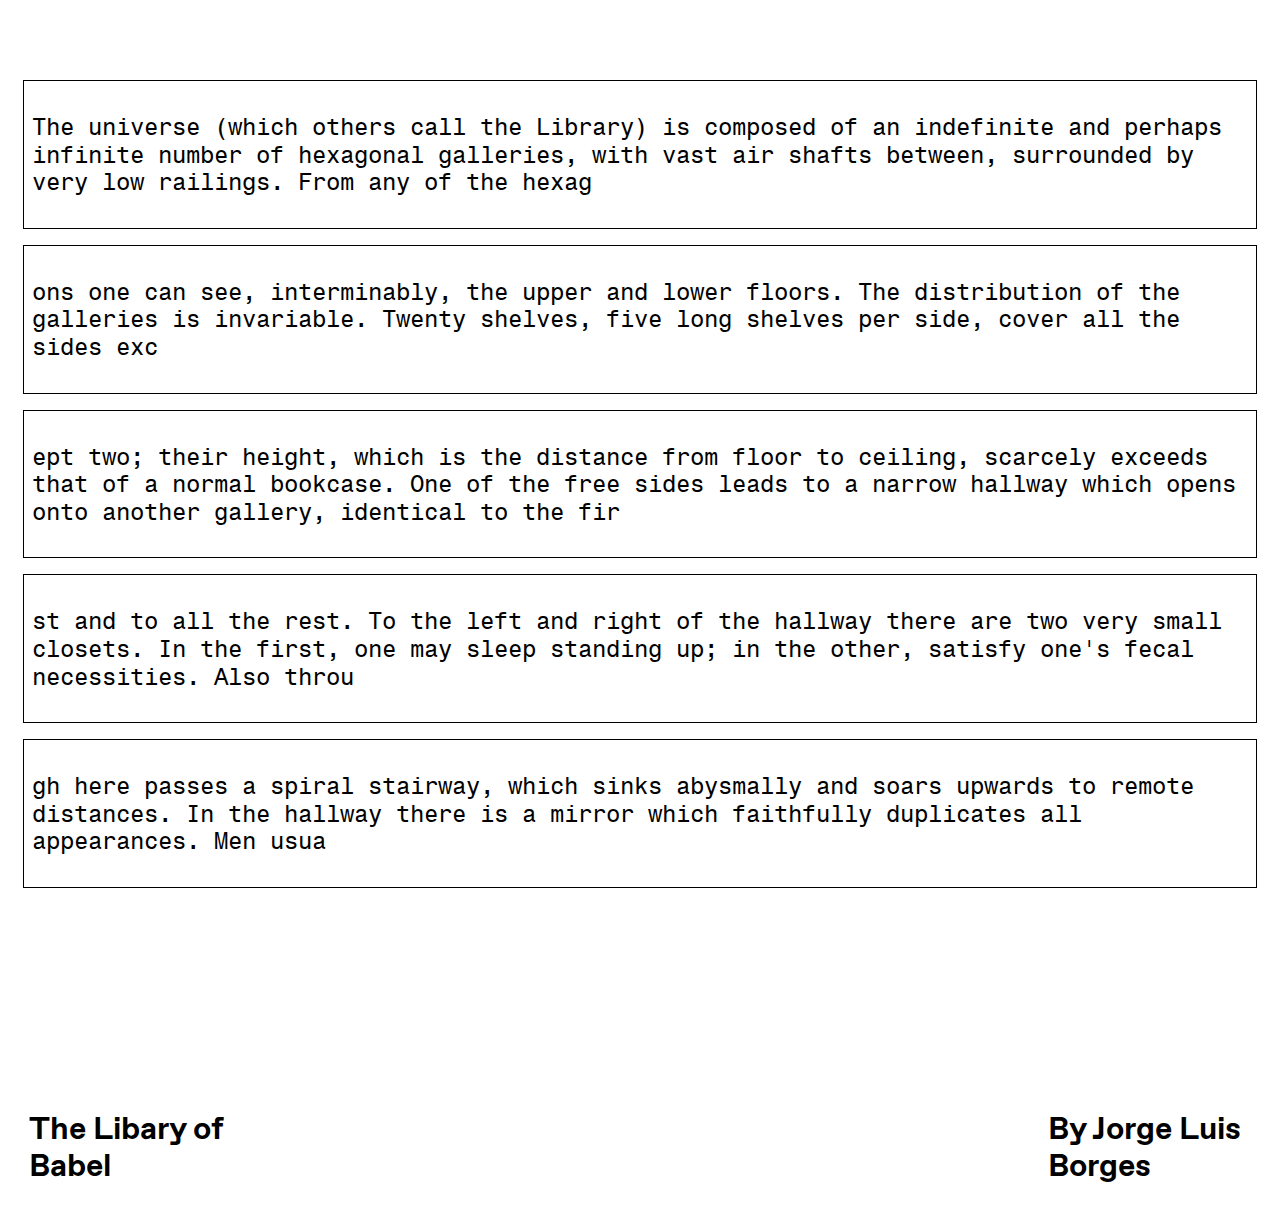
==== index.html @ 60315643 "draft" ====
<!DOCTYPE html>
<html>
<head>
	<title>The Libary of Babel</title>
	<link rel="stylesheet" type="text/css" href="style.css">
	<link rel="stylesheet" type="text/css" href="normalize.css">
</head>
<body>
	<div class="container">
		 <a href=""><div class="box"><p> The universe (which others call the Library) is composed of an indefinite and perhaps infinite number of hexagonal galleries, with vast air shafts between, surrounded by very low railings. From any of the hexag</p> </div></a>

         <a href=""><div class="box"> <p>ons one can see, interminably, the upper and lower floors. The distribution of the galleries is invariable. Twenty shelves, five long shelves per side, cover all the sides exc </p> </div> </a>
         
         <a href=""><div class="box"><p>ept two; their height, which is the distance from floor to ceiling, scarcely exceeds that of a normal bookcase. One of the free sides leads to a narrow hallway which opens onto another gallery, identical to the fir </p> </div></a>
         
         <a href=""><div class="box"><p>st and to all the rest. To the left and right of the hallway there are two very small closets. In the first, one may sleep standing up; in the other, satisfy one's fecal necessities. Also throu </p> </div></a>
       
         <a href=""><div class="box"><p>gh here passes a spiral stairway, which sinks abysmally and soars upwards to remote distances. In the hallway there is a mirror which faithfully duplicates all appearances. Men usua </p> </div></a>
	</div>

<div class="footer">
	<div><p>The Libary of Babel</p></div>
	<div> <p>By Jorge Luis Borges</p></div>
</div>
</body>
</html>
---- style.css ----
@font-face {
  font-family: "Monospace 821";
  src: url("Bitstream - Monospac821 BT Roman.woff") format("woff");
}

@font-face {
  font-family: "Favorit";
  src: url("ABCFavorit-Bold-Trial.woff") format("woff");
}



.box{
	width: 95%;
	border: solid 1px black;
	margin: auto;
	margin-top: 1rem;
	font-family: "Monospace 821";
	color: black;
	font-size: 1.5rem;
    padding: .5rem;

}

.box:hover{
 background-color: red;
}

.box2{
	width: 95%;
	border: solid 1px black;
	margin: auto;
	margin-top: 1rem;
	font-family: "Monospace 821";
	color: black;
	font-size: 1.5rem;
    padding: .5rem;

}

.box2:hover{
 background-color: yellow;
}

.box3{
	width: 95%;
	border: solid 1px black;
	margin: auto;
	margin-top: 1rem;
	font-family: "Monospace 821";
	color: black;
	font-size: 1.5rem;
    padding: .5rem;
}

.box3:hover{
	background-color: #39FF14;
}

.box4{
	width: 95%;
	border: solid 1px black;
	margin: auto;
	margin-top: 1rem;
	font-family: "Monospace 821";
	color: black;
	font-size: 1.5rem;
    padding: .5rem;
}

.box4:hover{
	background-color: #bc13fe;
}

.box5{
	width: 95%;
	border: solid 1px black;
	margin: auto;
	margin-top: 1rem;
	font-family: "Monospace 821";
	color: black;
	font-size: 1.5rem;
    padding: .5rem;
}

.box5:hover{
	background-color: #011ffd;
}

.box6{
	width: 95%;
	border: solid 1px black;
	margin: auto;
	margin-top: 1rem;
	font-family: "Monospace 821";
	color: black;
	font-size: 1.5rem;
    padding: .5rem;
}

.box6:hover{
	background-color: #13ca91;
}

.box7{
	width: 95%;
	border: solid 1px black;
	margin: auto;
	margin-top: 1rem;
	font-family: "Monospace 821";
	color: black;
	font-size: 1.5rem;
    padding: .5rem;
}

.box7:hover{
	background-color: #f000ff;
}

.box8{
	width: 95%;
	border: solid 1px black;
	margin: auto;
	margin-top: 1rem;
	font-family: "Monospace 821";
	color: black;
	font-size: 1.5rem;
    padding: .5rem;
}

.box8:hover{
	background-color: #FF5F1F;
}


a{
	text-decoration: none;
}



.container{
	margin-top: 5rem;

}


.footer{
	font-family: "Favorit";
	display: flex;
	flex-direction: row;
	margin-top: 12rem;
	font-size: 2rem;
	margin-left: 2.3%;
	column-gap: 64%;
}

.footer2{
	font-family: "Favorit";
	display: flex;
	flex-direction: row;
	margin-top: 3.5rem;
	font-size: 2rem;
	margin-left: 2.3%;
	column-gap: 64%;
}



@media only screen and (max-width: 1200px) {
.footer{
	font-family: "Favorit";
	display: flex;
	flex-direction: row;
	margin-top: 3rem;
	font-size: 2rem;
	margin-left: 3%;
	column-gap: 46%;
}

body{
	background-origin: yellow;
}

.footer2{
	font-family: "Favorit";
	display: flex;
	flex-direction: row;
	margin-top: 1rem;
	font-size: 2rem;
	margin-left: 3%%;
	column-gap: 46%;
}

.container{
	margin-top: 6rem;
}

}

@media only screen and (max-width: 755px) {

.footer{
    column-gap: 15%
}

.footer2{
	font-family: "Favorit";
	display: flex;
	flex-direction: row;
	margin-top: 1rem;
	font-size: 2rem;
	margin-left: 3%%;
	column-gap: 15%;
}

body{
	background-color: yellow;
}


}

@media only screen and (max-width: 376px) {
body{
	background-color: red;
	}
}
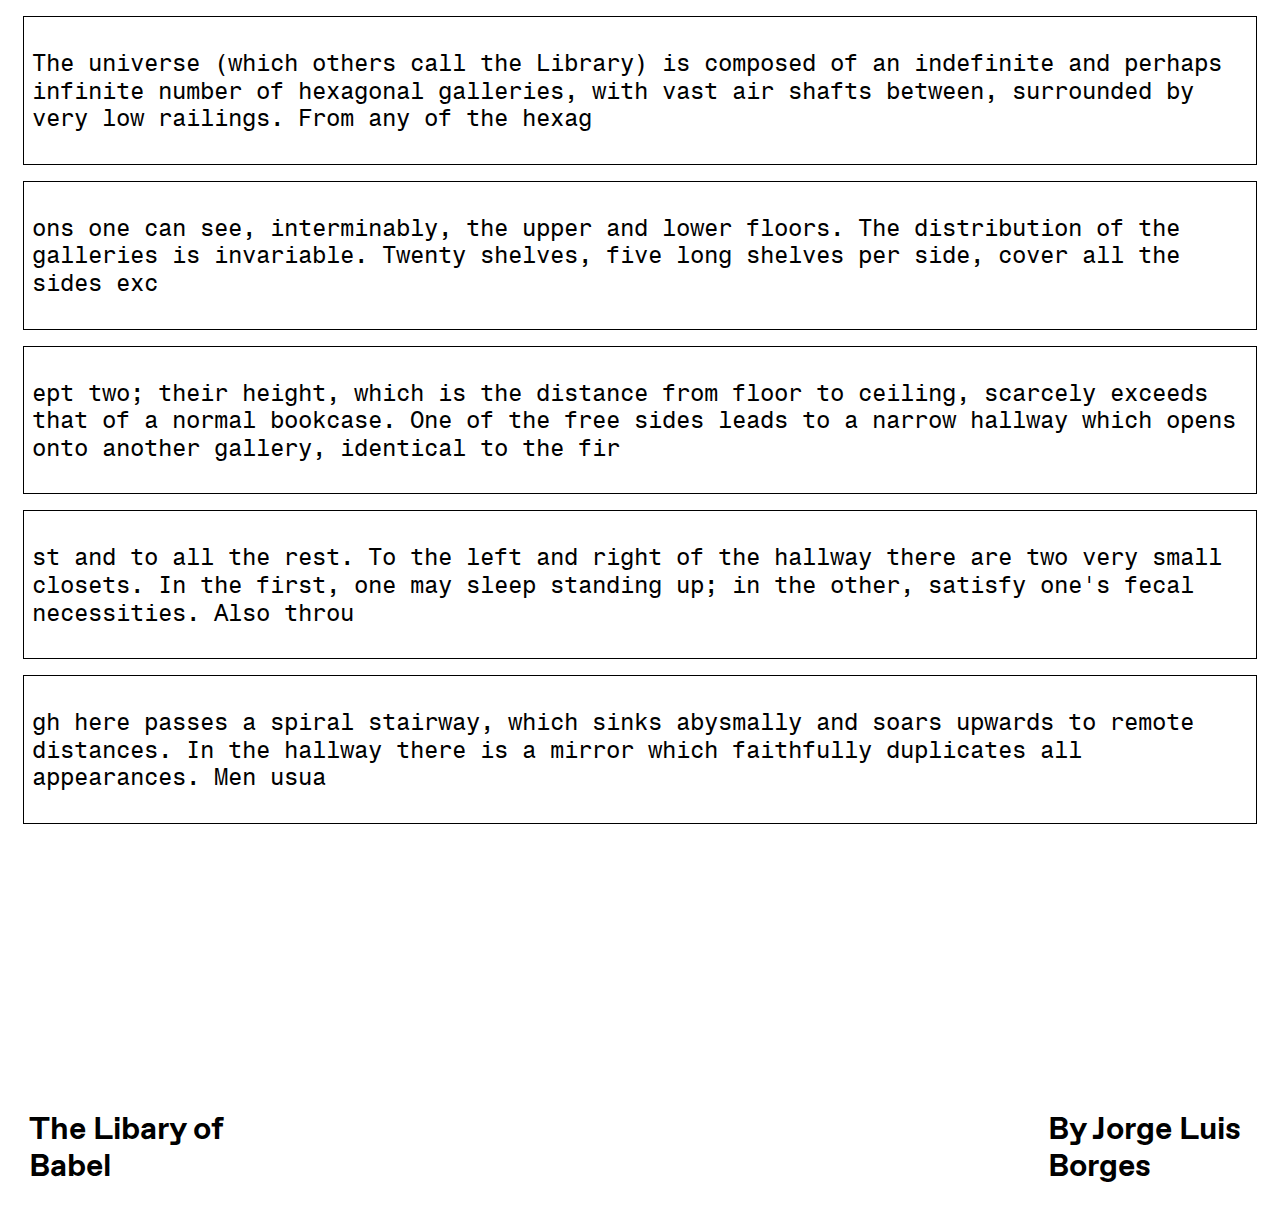
==== commit 792be0cc: "draft2" ====
--- a/index.html
+++ b/index.html
@@ -2,25 +2,28 @@
 <html>
 <head>
 	<title>The Libary of Babel</title>
+	<link rel="stylesheet" type="text/css" href="normalize.css">
 	<link rel="stylesheet" type="text/css" href="style.css">
-	<link rel="stylesheet" type="text/css" href="normalize.css">
+	<meta name="viewport" content="width=device-width, initial-scale=1">
 </head>
-<body>
-	<div class="container">
-		 <a href=""><div class="box"><p> The universe (which others call the Library) is composed of an indefinite and perhaps infinite number of hexagonal galleries, with vast air shafts between, surrounded by very low railings. From any of the hexag</p> </div></a>
+<body class="body">
+	<div class="containerpg1">
+		 <a href="index4.html"><div class="box one pgone"><p> The universe (which others call the Library) is composed of an indefinite and perhaps infinite number of hexagonal galleries, with vast air shafts between, surrounded by very low railings. From any of the hexag</p> </div></a>
 
-         <a href=""><div class="box"> <p>ons one can see, interminably, the upper and lower floors. The distribution of the galleries is invariable. Twenty shelves, five long shelves per side, cover all the sides exc </p> </div> </a>
+         <a href="index8.html"><div class="box one pgone"> <p>ons one can see, interminably, the upper and lower floors. The distribution of the galleries is invariable. Twenty shelves, five long shelves per side, cover all the sides exc </p> </div> </a>
          
-         <a href=""><div class="box"><p>ept two; their height, which is the distance from floor to ceiling, scarcely exceeds that of a normal bookcase. One of the free sides leads to a narrow hallway which opens onto another gallery, identical to the fir </p> </div></a>
+         <a href="index2.html"><div class="box one pgone"><p>ept two; their height, which is the distance from floor to ceiling, scarcely exceeds that of a normal bookcase. One of the free sides leads to a narrow hallway which opens onto another gallery, identical to the fir </p> </div></a>
          
-         <a href=""><div class="box"><p>st and to all the rest. To the left and right of the hallway there are two very small closets. In the first, one may sleep standing up; in the other, satisfy one's fecal necessities. Also throu </p> </div></a>
+         <a href="index6.html"><div class="box one pgone"><p>st and to all the rest. To the left and right of the hallway there are two very small closets. In the first, one may sleep standing up; in the other, satisfy one's fecal necessities. Also throu </p> </div></a>
        
-         <a href=""><div class="box"><p>gh here passes a spiral stairway, which sinks abysmally and soars upwards to remote distances. In the hallway there is a mirror which faithfully duplicates all appearances. Men usua </p> </div></a>
-	</div>
+         <a href="index9.html"><div class="box one pgone"><p>gh here passes a spiral stairway, which sinks abysmally and soars upwards to remote distances. In the hallway there is a mirror which faithfully duplicates all appearances. Men usua </p> </div></a>
+	
 
-<div class="footer">
+<div class="footer1 footermargin">
 	<div><p>The Libary of Babel</p></div>
 	<div> <p>By Jorge Luis Borges</p></div>
 </div>
+</span>
+</div>
 </body>
 </html>--- a/style.css
+++ b/style.css
@@ -6,6 +6,10 @@
 @font-face {
   font-family: "Favorit";
   src: url("ABCFavorit-Bold-Trial.woff") format("woff");
+}
+
+body{
+	overflow-x: hidden;
 }
 
 
@@ -19,117 +23,502 @@
 	color: black;
 	font-size: 1.5rem;
     padding: .5rem;
-
-}
-
-.box:hover{
+}
+
+.pgone{
+	animation: pgone1 15s infinite;
+	position: relative;
+	animation-timing-function: linear;
+}
+
+@keyframes pgone1{
+	0%{
+		bottom: 65rem;
+	}
+
+    100%{
+    	bottom: -100rem;
+    }
+}
+
+
+.pgtwo1{
+	animation: pgtwo1 15s infinite;
+	position: relative;
+	animation-timing-function: linear;
+}
+
+@keyframes pgtwo1{
+	0%{
+		left: 100%;
+	}
+
+    100%{
+    	left: -100%
+    }
+}
+
+.pgtwo2{
+	animation: pgtwo2 13s infinite;
+	position: relative;
+	animation-timing-function: linear;
+}
+
+@keyframes pgtwo2{
+		0%{
+		right: 100%;
+	}
+
+    100%{
+    	right: -100%
+    }
+}
+
+.pgtwo3{
+	animation: pgtwo3 10s infinite;
+	position: relative;
+	animation-timing-function: linear;
+}
+
+@keyframes pgtwo3{
+	0%{
+		left: 100%;
+	}
+
+    100%{
+    	left: -100%
+    }
+}
+
+.pgtwo4{
+	animation: pgtwo4 16s infinite;
+	position: relative;
+	animation-timing-function: linear;
+}
+
+@keyframes pgtwo4{
+		0%{
+		right: 100%;
+	}
+
+    100%{
+    	right: -100%
+    }
+}
+
+.pgtwo5{
+	animation: pgtwo5 12s infinite;
+	position: relative;
+	animation-timing-function: linear;
+}
+
+@keyframes pgtwo5{
+		0%{
+		left: 100%;
+	}
+
+    100%{
+    	left: -100%
+    }
+}
+
+.pgtwo6{
+	animation: pgtwo5 15s infinite;
+	position: relative;
+	animation-timing-function: linear;
+}
+
+@keyframes pgtwo5{
+	0%{
+		right: 100%;
+	}
+
+    100%{
+    	right: -100%
+    }
+}
+
+.pgthree1{
+	animation: pgthree1 1s infinite;
+	animation-timing-function: linear;
+	position: relative;
+}
+
+@keyframes pgthree1{
+	0%{
+		top: 0rem;
+	}
+
+	25%{
+		top: -4rem;
+	}
+
+	50%{
+		top: 0rem;
+	}
+
+	75%{
+		top: 4rem;
+	}
+
+	100%{
+		top: 0rem;
+	}
+}
+
+.pgthree2{
+	animation: pgthree2 3s infinite;
+	animation-timing-function: linear;
+	position: relative;
+}
+
+@keyframes pgthree2{
+	0%{
+		top: 0rem;
+	}
+
+	25%{
+		top: -4rem;
+	}
+
+	50%{
+		top: 0rem;
+	}
+
+	75%{
+		top: 4rem;
+	}
+
+	100%{
+		top: 0rem;
+	}
+}
+
+.pgthree3{
+	animation: pgthree3 2s infinite;
+	animation-timing-function: linear;
+	position: relative;
+}
+
+@keyframes pgthree3{
+	0%{
+		top: 0rem;
+	}
+
+	25%{
+		top: -4rem;
+	}
+
+	50%{
+		top: 0rem;
+	}
+
+	75%{
+		top: 4rem;
+	}
+
+	100%{
+		top: 0rem;
+	}
+}
+
+.pgthree4{
+	animation: pgthree4 6s infinite;
+	animation-timing-function: linear;
+	position: relative;
+}
+
+@keyframes pgthree4{
+	0%{
+		top: 0rem;
+	}
+
+	25%{
+		top: -4rem;
+	}
+
+	50%{
+		top: 0rem;
+	}
+
+	75%{
+		top: 4rem;
+	}
+
+	100%{
+		top: 0rem;
+	}
+}
+
+.pgthree5{
+	animation: pgthree5 2s infinite;
+	animation-timing-function: linear;
+	position: relative;
+}
+
+@keyframes pgthree5{
+	0%{
+		top: 0rem;
+	}
+
+	25%{
+		top: -4rem;
+	}
+
+	50%{
+		top: 0rem;
+	}
+
+	75%{
+		top: 4rem;
+	}
+
+	100%{
+		top: 0rem;
+	}
+}
+
+.pgthree6{
+	animation: pgthree6 1s infinite;
+	animation-timing-function: linear;
+	position: relative;
+}
+
+@keyframes pgthree6{
+	0%{
+		top: 0rem;
+	}
+
+	25%{
+		top: -4rem;
+	}
+
+	50%{
+		top: 0rem;
+	}
+
+	75%{
+		top: 4rem;
+	}
+
+	100%{
+		top: 0rem;
+	}
+}
+
+.pgthree7{
+	animation: pgthree7 14s infinite;
+	animation-timing-function: linear;
+	position: relative;
+}
+
+@keyframes pgthree7{
+	0%{
+		top: 0rem;
+	}
+
+	25%{
+		top: -4rem;
+	}
+
+	50%{
+		top: 0rem;
+	}
+
+	75%{
+		top: 4rem;
+	}
+
+	100%{
+		top: 0rem;
+	}
+}
+
+.pgfour1{
+	animation: pgfour1 1s infinite;
+}
+
+@keyframes pgfour1{
+	0%{
+		opacity: 100%
+	}
+
+	50%{
+		opacity: 0%;
+	}
+
+	100%{
+		opacity: 100%;
+	}
+}
+
+.pgfour2{
+	animation: pgfour2 3s infinite;
+}
+
+@keyframes pgfour2{
+	0%{
+		opacity: 100%
+	}
+
+	50%{
+		opacity: 0%;
+	}
+
+	100%{
+		opacity: 100%;
+	}
+}
+
+.pgfour3{
+	animation: pgfour3 2s infinite;
+}
+
+@keyframes pgfour3{
+	0%{
+		opacity: 100%
+	}
+
+	50%{
+		opacity: 0%;
+	}
+
+	100%{
+		opacity: 100%;
+	}
+}
+
+.pgfour4{
+	animation: pgfour4 4s infinite;
+}
+
+@keyframes pgfour4{
+	0%{
+		opacity: 100%
+	}
+
+	50%{
+		opacity: 0%;
+	}
+
+	100%{
+		opacity: 100%;
+	}
+}
+
+.pgfour5{
+	animation: pgfour5 1s infinite;
+}
+
+@keyframes pgfour5{
+	0%{
+		opacity: 100%
+	}
+
+	50%{
+		opacity: 0%;
+	}
+
+	100%{
+		opacity: 100%;
+	}
+}
+
+.pgfour6{
+	animation: pgfour6 2s infinite;
+}
+
+@keyframes pgfour6{
+	0%{
+		opacity: 100%
+	}
+
+	50%{
+		opacity: 0%;
+	}
+
+	100%{
+		opacity: 100%;
+	}
+}
+
+.pgfour7{
+	animation: pgfour7 4s infinite;
+}
+
+@keyframes pgfour7{
+	0%{
+		opacity: 100%
+	}
+
+	50%{
+		opacity: 0%;
+	}
+
+	100%{
+		opacity: 100%;
+	}
+}
+
+
+.pgfour8{
+	animation: pgfour8 3s infinite;
+}
+
+@keyframes pgfour8{
+	0%{
+		opacity: 100%
+	}
+
+	50%{
+		opacity: 0%;
+	}
+
+	100%{
+		opacity: 100%;
+	}
+}
+
+.one:hover{
  background-color: red;
 }
 
-.box2{
-	width: 95%;
-	border: solid 1px black;
-	margin: auto;
-	margin-top: 1rem;
-	font-family: "Monospace 821";
-	color: black;
-	font-size: 1.5rem;
-    padding: .5rem;
-
-}
-
-.box2:hover{
+.two:hover{
  background-color: yellow;
 }
 
-.box3{
-	width: 95%;
-	border: solid 1px black;
-	margin: auto;
-	margin-top: 1rem;
-	font-family: "Monospace 821";
-	color: black;
-	font-size: 1.5rem;
-    padding: .5rem;
-}
-
-.box3:hover{
+.three:hover{
 	background-color: #39FF14;
 }
 
-.box4{
-	width: 95%;
-	border: solid 1px black;
-	margin: auto;
-	margin-top: 1rem;
-	font-family: "Monospace 821";
-	color: black;
-	font-size: 1.5rem;
-    padding: .5rem;
-}
-
-.box4:hover{
+.four:hover{
 	background-color: #bc13fe;
 }
 
-.box5{
-	width: 95%;
-	border: solid 1px black;
-	margin: auto;
-	margin-top: 1rem;
-	font-family: "Monospace 821";
-	color: black;
-	font-size: 1.5rem;
-    padding: .5rem;
-}
-
-.box5:hover{
+.five:hover{
 	background-color: #011ffd;
 }
 
-.box6{
-	width: 95%;
-	border: solid 1px black;
-	margin: auto;
-	margin-top: 1rem;
-	font-family: "Monospace 821";
-	color: black;
-	font-size: 1.5rem;
-    padding: .5rem;
-}
-
-.box6:hover{
+.six:hover{
+	background-color: green;
+}
+
+.seven:hover{
 	background-color: #13ca91;
 }
 
-.box7{
-	width: 95%;
-	border: solid 1px black;
-	margin: auto;
-	margin-top: 1rem;
-	font-family: "Monospace 821";
-	color: black;
-	font-size: 1.5rem;
-    padding: .5rem;
-}
-
-.box7:hover{
+
+.eight:hover{
 	background-color: #f000ff;
 }
 
-.box8{
-	width: 95%;
-	border: solid 1px black;
-	margin: auto;
-	margin-top: 1rem;
-	font-family: "Monospace 821";
-	color: black;
-	font-size: 1.5rem;
-    padding: .5rem;
-}
-
-.box8:hover{
+
+.nine:hover{
 	background-color: #FF5F1F;
+}
+
+.ten:hover{
+	background-color: orange;
 }
 
 
@@ -138,14 +527,17 @@
 }
 
 
-
 .container{
 	margin-top: 5rem;
-
-}
-
-
-.footer{
+}
+
+.containerpg1{
+	margin-top: none;
+	overflow-y: hidden;
+}
+
+
+.footer1{
 	font-family: "Favorit";
 	display: flex;
 	flex-direction: row;
@@ -165,10 +557,24 @@
 	column-gap: 64%;
 }
 
-
-
-@media only screen and (max-width: 1200px) {
-.footer{
+.footer3{
+	font-family: "Favorit";
+	display: flex;
+	flex-direction: row;
+	margin-top: 3.5rem;
+	font-size: 2rem;
+	margin-left: 2.3%;
+	column-gap: 64%;
+}
+
+.footermargin{
+	margin-top: 16rem;
+}
+
+
+
+@media  screen and (max-width: 1200px) {
+.footer1{
 	font-family: "Favorit";
 	display: flex;
 	flex-direction: row;
@@ -178,9 +584,6 @@
 	column-gap: 46%;
 }
 
-body{
-	background-origin: yellow;
-}
 
 .footer2{
 	font-family: "Favorit";
@@ -188,19 +591,41 @@
 	flex-direction: row;
 	margin-top: 1rem;
 	font-size: 2rem;
-	margin-left: 3%%;
+	margin-left: 3%;
 	column-gap: 46%;
 }
+
+.footer3{
+	font-family: "Favorit";
+	display: flex;
+	flex-direction: row;
+	margin-top: 1rem;
+	font-size: 2rem;
+	margin-left: 3%;
+	column-gap: 46%;
+}
+
 
 .container{
 	margin-top: 6rem;
 }
 
-}
-
-@media only screen and (max-width: 755px) {
-
-.footer{
+.containerpg1{
+	margin-top: none;
+	overflow-x: hidden;
+}
+
+.containerpg{
+	margin-top: none;
+	overflow-x: hidden;
+}
+
+}
+
+
+@media screen and (max-width: 755px) {
+
+.footer1{
     column-gap: 15%
 }
 
@@ -210,21 +635,84 @@
 	flex-direction: row;
 	margin-top: 1rem;
 	font-size: 2rem;
-	margin-left: 3%%;
+	margin-left: 3%;
 	column-gap: 15%;
 }
 
-body{
-	background-color: yellow;
-}
-
-
-}
-
-@media only screen and (max-width: 376px) {
-body{
-	background-color: red;
-	}
-}
-
-
+.footer3{
+	font-family: "Favorit";
+	display: flex;
+	flex-direction: row;
+	margin-top: -4rem;
+	font-size: 2rem;
+	margin-left: 3%;
+	column-gap: 15%;
+}
+
+  .containerpg1{
+  	margin-top: none;
+  	margin-bottom: -5rem;
+  	position: static;
+  	overflow-y: hidden;
+  	overflow-x: hidden;
+  }
+
+}
+
+@media screen and (max-width: 376px) {
+  .box{
+  	font-size: 16px;
+  	height: 10rem;
+  	width: 90%;
+  }
+
+  .footer2{
+  	margin-top: .9rem;
+  	font-size: 1rem;
+  }
+
+ .footer3{
+  	margin-top: -4rem;
+  	font-size: 1rem;
+  }
+
+  .containerpg1{
+  	margin-top: none;
+  	margin-bottom: -5rem;
+  	position: static;
+  	overflow-y: hidden;
+  	overflow-x: hidden;
+  }
+
+
+  .container{
+  	margin-top: 0rem;
+  	margin-bottom: .9rem;
+  	position: static;
+  	overflow-y: hidden;
+  	overflow-x: hidden;
+  }
+
+  
+
+  p{
+  	vertical-align: middle;
+  }
+
+  .footer1{
+  font-size: 1rem;
+  margin-top: .9rem;
+  margin-bottom: none;
+
+  }
+
+
+  body{
+	overflow-x: hidden;
+}
+
+
+
+}
+
+
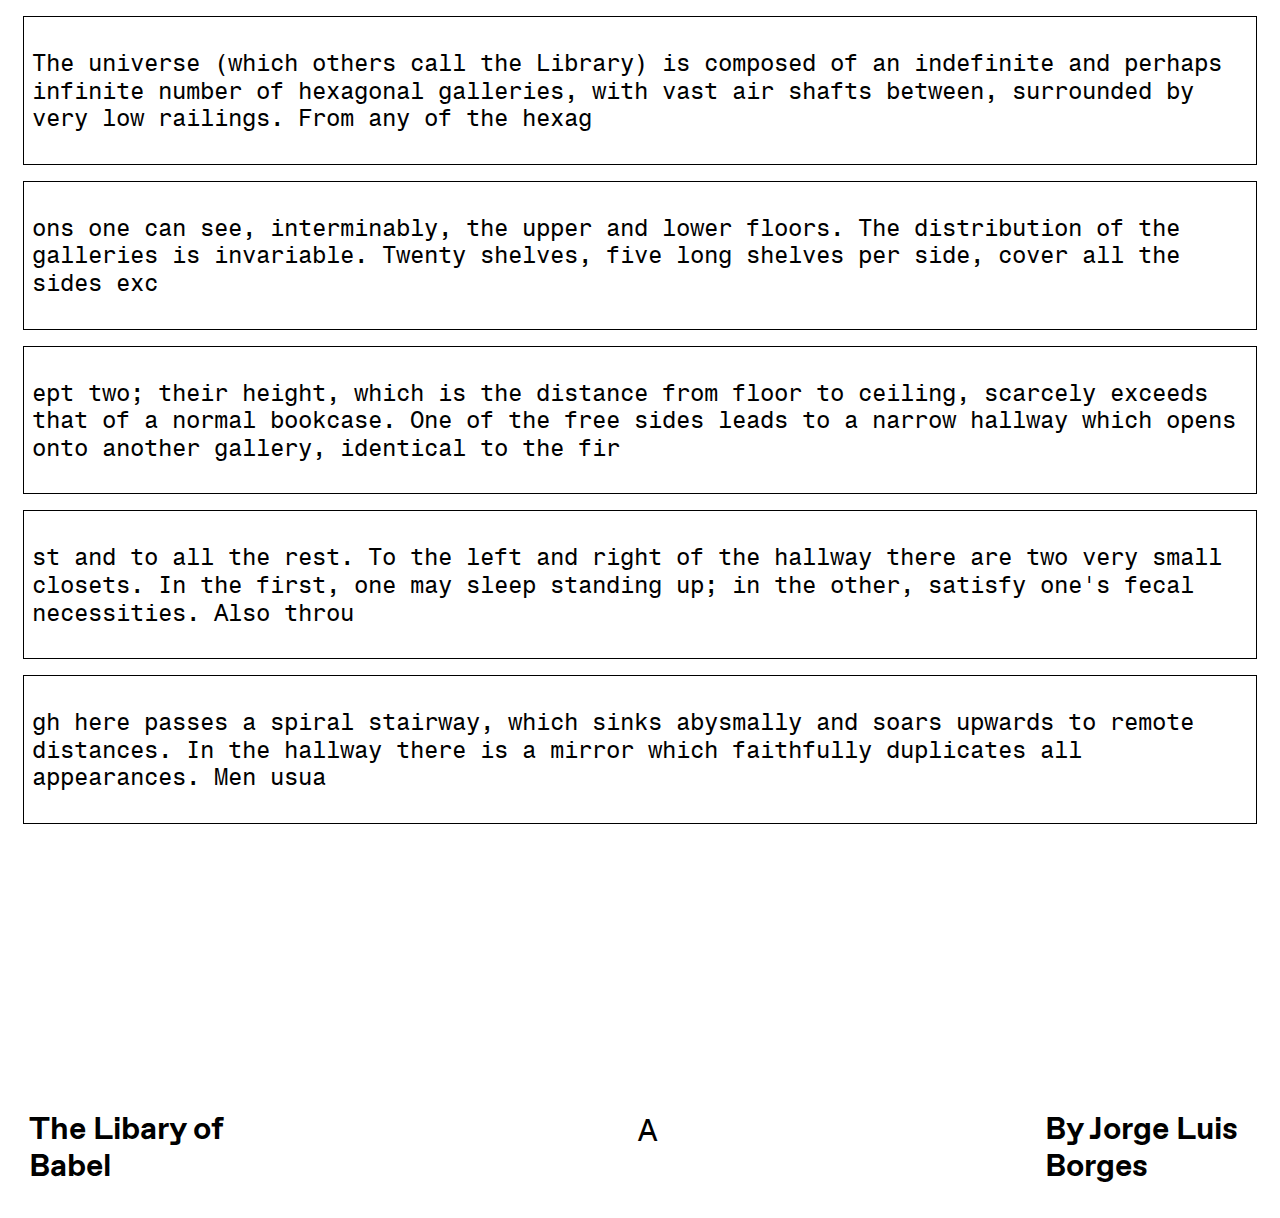
==== commit adffceaf: "draft109827" ====
--- a/index.html
+++ b/index.html
@@ -7,6 +7,7 @@
 	<meta name="viewport" content="width=device-width, initial-scale=1">
 </head>
 <body class="body">
+
 	<div class="containerpg1">
 		 <a href="index4.html"><div class="box one pgone"><p> The universe (which others call the Library) is composed of an indefinite and perhaps infinite number of hexagonal galleries, with vast air shafts between, surrounded by very low railings. From any of the hexag</p> </div></a>
 
@@ -18,9 +19,9 @@
        
          <a href="index9.html"><div class="box one pgone"><p>gh here passes a spiral stairway, which sinks abysmally and soars upwards to remote distances. In the hallway there is a mirror which faithfully duplicates all appearances. Men usua </p> </div></a>
 	
-
 <div class="footer1 footermargin">
 	<div><p>The Libary of Babel</p></div>
+	<div><p class="abc"> A</p></div>
 	<div> <p>By Jorge Luis Borges</p></div>
 </div>
 </span>
--- a/style.css
+++ b/style.css
@@ -25,502 +25,13 @@
     padding: .5rem;
 }
 
+
+
 .pgone{
 	animation: pgone1 15s infinite;
 	position: relative;
 	animation-timing-function: linear;
 }
-
-@keyframes pgone1{
-	0%{
-		bottom: 65rem;
-	}
-
-    100%{
-    	bottom: -100rem;
-    }
-}
-
-
-.pgtwo1{
-	animation: pgtwo1 15s infinite;
-	position: relative;
-	animation-timing-function: linear;
-}
-
-@keyframes pgtwo1{
-	0%{
-		left: 100%;
-	}
-
-    100%{
-    	left: -100%
-    }
-}
-
-.pgtwo2{
-	animation: pgtwo2 13s infinite;
-	position: relative;
-	animation-timing-function: linear;
-}
-
-@keyframes pgtwo2{
-		0%{
-		right: 100%;
-	}
-
-    100%{
-    	right: -100%
-    }
-}
-
-.pgtwo3{
-	animation: pgtwo3 10s infinite;
-	position: relative;
-	animation-timing-function: linear;
-}
-
-@keyframes pgtwo3{
-	0%{
-		left: 100%;
-	}
-
-    100%{
-    	left: -100%
-    }
-}
-
-.pgtwo4{
-	animation: pgtwo4 16s infinite;
-	position: relative;
-	animation-timing-function: linear;
-}
-
-@keyframes pgtwo4{
-		0%{
-		right: 100%;
-	}
-
-    100%{
-    	right: -100%
-    }
-}
-
-.pgtwo5{
-	animation: pgtwo5 12s infinite;
-	position: relative;
-	animation-timing-function: linear;
-}
-
-@keyframes pgtwo5{
-		0%{
-		left: 100%;
-	}
-
-    100%{
-    	left: -100%
-    }
-}
-
-.pgtwo6{
-	animation: pgtwo5 15s infinite;
-	position: relative;
-	animation-timing-function: linear;
-}
-
-@keyframes pgtwo5{
-	0%{
-		right: 100%;
-	}
-
-    100%{
-    	right: -100%
-    }
-}
-
-.pgthree1{
-	animation: pgthree1 1s infinite;
-	animation-timing-function: linear;
-	position: relative;
-}
-
-@keyframes pgthree1{
-	0%{
-		top: 0rem;
-	}
-
-	25%{
-		top: -4rem;
-	}
-
-	50%{
-		top: 0rem;
-	}
-
-	75%{
-		top: 4rem;
-	}
-
-	100%{
-		top: 0rem;
-	}
-}
-
-.pgthree2{
-	animation: pgthree2 3s infinite;
-	animation-timing-function: linear;
-	position: relative;
-}
-
-@keyframes pgthree2{
-	0%{
-		top: 0rem;
-	}
-
-	25%{
-		top: -4rem;
-	}
-
-	50%{
-		top: 0rem;
-	}
-
-	75%{
-		top: 4rem;
-	}
-
-	100%{
-		top: 0rem;
-	}
-}
-
-.pgthree3{
-	animation: pgthree3 2s infinite;
-	animation-timing-function: linear;
-	position: relative;
-}
-
-@keyframes pgthree3{
-	0%{
-		top: 0rem;
-	}
-
-	25%{
-		top: -4rem;
-	}
-
-	50%{
-		top: 0rem;
-	}
-
-	75%{
-		top: 4rem;
-	}
-
-	100%{
-		top: 0rem;
-	}
-}
-
-.pgthree4{
-	animation: pgthree4 6s infinite;
-	animation-timing-function: linear;
-	position: relative;
-}
-
-@keyframes pgthree4{
-	0%{
-		top: 0rem;
-	}
-
-	25%{
-		top: -4rem;
-	}
-
-	50%{
-		top: 0rem;
-	}
-
-	75%{
-		top: 4rem;
-	}
-
-	100%{
-		top: 0rem;
-	}
-}
-
-.pgthree5{
-	animation: pgthree5 2s infinite;
-	animation-timing-function: linear;
-	position: relative;
-}
-
-@keyframes pgthree5{
-	0%{
-		top: 0rem;
-	}
-
-	25%{
-		top: -4rem;
-	}
-
-	50%{
-		top: 0rem;
-	}
-
-	75%{
-		top: 4rem;
-	}
-
-	100%{
-		top: 0rem;
-	}
-}
-
-.pgthree6{
-	animation: pgthree6 1s infinite;
-	animation-timing-function: linear;
-	position: relative;
-}
-
-@keyframes pgthree6{
-	0%{
-		top: 0rem;
-	}
-
-	25%{
-		top: -4rem;
-	}
-
-	50%{
-		top: 0rem;
-	}
-
-	75%{
-		top: 4rem;
-	}
-
-	100%{
-		top: 0rem;
-	}
-}
-
-.pgthree7{
-	animation: pgthree7 14s infinite;
-	animation-timing-function: linear;
-	position: relative;
-}
-
-@keyframes pgthree7{
-	0%{
-		top: 0rem;
-	}
-
-	25%{
-		top: -4rem;
-	}
-
-	50%{
-		top: 0rem;
-	}
-
-	75%{
-		top: 4rem;
-	}
-
-	100%{
-		top: 0rem;
-	}
-}
-
-.pgfour1{
-	animation: pgfour1 1s infinite;
-}
-
-@keyframes pgfour1{
-	0%{
-		opacity: 100%
-	}
-
-	50%{
-		opacity: 0%;
-	}
-
-	100%{
-		opacity: 100%;
-	}
-}
-
-.pgfour2{
-	animation: pgfour2 3s infinite;
-}
-
-@keyframes pgfour2{
-	0%{
-		opacity: 100%
-	}
-
-	50%{
-		opacity: 0%;
-	}
-
-	100%{
-		opacity: 100%;
-	}
-}
-
-.pgfour3{
-	animation: pgfour3 2s infinite;
-}
-
-@keyframes pgfour3{
-	0%{
-		opacity: 100%
-	}
-
-	50%{
-		opacity: 0%;
-	}
-
-	100%{
-		opacity: 100%;
-	}
-}
-
-.pgfour4{
-	animation: pgfour4 4s infinite;
-}
-
-@keyframes pgfour4{
-	0%{
-		opacity: 100%
-	}
-
-	50%{
-		opacity: 0%;
-	}
-
-	100%{
-		opacity: 100%;
-	}
-}
-
-.pgfour5{
-	animation: pgfour5 1s infinite;
-}
-
-@keyframes pgfour5{
-	0%{
-		opacity: 100%
-	}
-
-	50%{
-		opacity: 0%;
-	}
-
-	100%{
-		opacity: 100%;
-	}
-}
-
-.pgfour6{
-	animation: pgfour6 2s infinite;
-}
-
-@keyframes pgfour6{
-	0%{
-		opacity: 100%
-	}
-
-	50%{
-		opacity: 0%;
-	}
-
-	100%{
-		opacity: 100%;
-	}
-}
-
-.pgfour7{
-	animation: pgfour7 4s infinite;
-}
-
-@keyframes pgfour7{
-	0%{
-		opacity: 100%
-	}
-
-	50%{
-		opacity: 0%;
-	}
-
-	100%{
-		opacity: 100%;
-	}
-}
-
-
-.pgfour8{
-	animation: pgfour8 3s infinite;
-}
-
-@keyframes pgfour8{
-	0%{
-		opacity: 100%
-	}
-
-	50%{
-		opacity: 0%;
-	}
-
-	100%{
-		opacity: 100%;
-	}
-}
-
-.one:hover{
- background-color: red;
-}
-
-.two:hover{
- background-color: yellow;
-}
-
-.three:hover{
-	background-color: #39FF14;
-}
-
-.four:hover{
-	background-color: #bc13fe;
-}
-
-.five:hover{
-	background-color: #011ffd;
-}
-
-.six:hover{
-	background-color: green;
-}
-
-.seven:hover{
-	background-color: #13ca91;
-}
-
-
-.eight:hover{
-	background-color: #f000ff;
-}
-
-
-.nine:hover{
-	background-color: #FF5F1F;
-}
-
-.ten:hover{
-	background-color: orange;
-}
-
 
 a{
 	text-decoration: none;
@@ -544,7 +55,7 @@
 	margin-top: 12rem;
 	font-size: 2rem;
 	margin-left: 2.3%;
-	column-gap: 64%;
+	column-gap: 31%;
 }
 
 .footer2{
@@ -554,7 +65,7 @@
 	margin-top: 3.5rem;
 	font-size: 2rem;
 	margin-left: 2.3%;
-	column-gap: 64%;
+	column-gap: 31%;
 }
 
 .footer3{
@@ -564,12 +75,510 @@
 	margin-top: 3.5rem;
 	font-size: 2rem;
 	margin-left: 2.3%;
-	column-gap: 64%;
+	column-gap: 31%;
 }
 
 .footermargin{
 	margin-top: 16rem;
 }
+
+.abc{
+		font-family: "Monospace 821";
+
+}
+
+@keyframes pgone1{
+	0%{
+		bottom: 65rem;
+	}
+
+    100%{
+    	bottom: -100rem;
+    }
+}
+
+
+.pgtwo1{
+	animation: pgtwo1 15s infinite;
+	position: relative;
+	animation-timing-function: linear;
+}
+
+@keyframes pgtwo1{
+	0%{
+		left: 100%;
+	}
+
+    100%{
+    	left: -100%
+    }
+}
+
+.pgtwo2{
+	animation: pgtwo2 13s infinite;
+	position: relative;
+	animation-timing-function: linear;
+}
+
+@keyframes pgtwo2{
+		0%{
+		right: 100%;
+	}
+
+    100%{
+    	right: -100%
+    }
+}
+
+.pgtwo3{
+	animation: pgtwo3 10s infinite;
+	position: relative;
+	animation-timing-function: linear;
+}
+
+@keyframes pgtwo3{
+	0%{
+		left: 100%;
+	}
+
+    100%{
+    	left: -100%
+    }
+}
+
+.pgtwo4{
+	animation: pgtwo4 16s infinite;
+	position: relative;
+	animation-timing-function: linear;
+}
+
+
+@keyframes pgtwo4{
+		0%{
+		right: 100%;
+	}
+
+    100%{
+    	right: -100%
+    }
+}
+
+.pgtwo5{
+	animation: pgtwo5 12s infinite;
+	position: relative;
+	animation-timing-function: linear;
+}
+
+@keyframes pgtwo5{
+		0%{
+		left: 100%;
+	}
+
+    100%{
+    	left: -100%
+    }
+}
+
+.pgtwo6{
+	animation: pgtwo5 15s infinite;
+	position: relative;
+	animation-timing-function: linear;
+}
+
+@keyframes pgtwo5{
+	0%{
+		right: 100%;
+	}
+
+    100%{
+    	right: -100%
+    }
+}
+
+.pgthree1{
+	animation: pgthree1 1s infinite;
+	animation-timing-function: linear;
+	position: relative;
+}
+
+@keyframes pgthree1{
+	0%{
+		top: 0rem;
+	}
+
+	25%{
+		top: -4rem;
+	}
+
+	50%{
+		top: 0rem;
+	}
+
+	75%{
+		top: 4rem;
+	}
+
+	100%{
+		top: 0rem;
+	}
+}
+
+.pgthree2{
+	animation: pgthree2 3s infinite;
+	animation-timing-function: linear;
+	position: relative;
+}
+
+@keyframes pgthree2{
+	0%{
+		top: 0rem;
+	}
+
+	25%{
+		top: -4rem;
+	}
+
+	50%{
+		top: 0rem;
+	}
+
+	75%{
+		top: 4rem;
+	}
+
+	100%{
+		top: 0rem;
+	}
+}
+
+.pgthree3{
+	animation: pgthree3 2s infinite;
+	animation-timing-function: linear;
+	position: relative;
+}
+
+@keyframes pgthree3{
+	0%{
+		top: 0rem;
+	}
+
+	25%{
+		top: -4rem;
+	}
+
+	50%{
+		top: 0rem;
+	}
+
+	75%{
+		top: 4rem;
+	}
+
+	100%{
+		top: 0rem;
+	}
+}
+
+.pgthree4{
+	animation: pgthree4 6s infinite;
+	animation-timing-function: linear;
+	position: relative;
+}
+
+@keyframes pgthree4{
+	0%{
+		top: 0rem;
+	}
+
+	25%{
+		top: -4rem;
+	}
+
+	50%{
+		top: 0rem;
+	}
+
+	75%{
+		top: 4rem;
+	}
+
+	100%{
+		top: 0rem;
+	}
+}
+
+.pgthree5{
+	animation: pgthree5 2s infinite;
+	animation-timing-function: linear;
+	position: relative;
+}
+
+@keyframes pgthree5{
+	0%{
+		top: 0rem;
+	}
+
+	25%{
+		top: -4rem;
+	}
+
+	50%{
+		top: 0rem;
+	}
+
+	75%{
+		top: 4rem;
+	}
+
+	100%{
+		top: 0rem;
+	}
+}
+
+.pgthree6{
+	animation: pgthree6 1s infinite;
+	animation-timing-function: linear;
+	position: relative;
+}
+
+@keyframes pgthree6{
+	0%{
+		top: 0rem;
+	}
+
+	25%{
+		top: -4rem;
+	}
+
+	50%{
+		top: 0rem;
+	}
+
+	75%{
+		top: 4rem;
+	}
+
+	100%{
+		top: 0rem;
+	}
+}
+
+.pgthree7{
+	animation: pgthree7 14s infinite;
+	animation-timing-function: linear;
+	position: relative;
+}
+
+@keyframes pgthree7{
+	0%{
+		top: 0rem;
+	}
+
+	25%{
+		top: -4rem;
+	}
+
+	50%{
+		top: 0rem;
+	}
+
+	75%{
+		top: 4rem;
+	}
+
+	100%{
+		top: 0rem;
+	}
+}
+
+.pgfour1{
+	animation: pgfour1 1s infinite;
+}
+
+@keyframes pgfour1{
+	0%{
+		opacity: 100%
+	}
+
+	50%{
+		opacity: 0%;
+	}
+
+	100%{
+		opacity: 100%;
+	}
+}
+
+.pgfour2{
+	animation: pgfour2 3s infinite;
+}
+
+@keyframes pgfour2{
+	0%{
+		opacity: 100%
+	}
+
+	50%{
+		opacity: 0%;
+	}
+
+	100%{
+		opacity: 100%;
+	}
+}
+
+.pgfour3{
+	animation: pgfour3 2s infinite;
+}
+
+@keyframes pgfour3{
+	0%{
+		opacity: 100%
+	}
+
+	50%{
+		opacity: 0%;
+	}
+
+	100%{
+		opacity: 100%;
+	}
+}
+
+.pgfour4{
+	animation: pgfour4 4s infinite;
+}
+
+@keyframes pgfour4{
+	0%{
+		opacity: 100%
+	}
+
+	50%{
+		opacity: 0%;
+	}
+
+	100%{
+		opacity: 100%;
+	}
+}
+
+.pgfour5{
+	animation: pgfour5 1s infinite;
+}
+
+@keyframes pgfour5{
+	0%{
+		opacity: 100%
+	}
+
+	50%{
+		opacity: 0%;
+	}
+
+	100%{
+		opacity: 100%;
+	}
+}
+
+.pgfour6{
+	animation: pgfour6 2s infinite;
+}
+
+@keyframes pgfour6{
+	0%{
+		opacity: 100%
+	}
+
+	50%{
+		opacity: 0%;
+	}
+
+	100%{
+		opacity: 100%;
+	}
+}
+
+.pgfour7{
+	animation: pgfour7 4s infinite;
+}
+
+@keyframes pgfour7{
+	0%{
+		opacity: 100%
+	}
+
+	50%{
+		opacity: 0%;
+	}
+
+	100%{
+		opacity: 100%;
+	}
+}
+
+
+.pgfour8{
+	animation: pgfour8 3s infinite;
+}
+
+@keyframes pgfour8{
+	0%{
+		opacity: 100%
+	}
+
+	50%{
+		opacity: 0%;
+	}
+
+	100%{
+		opacity: 100%;
+	}
+}
+
+.one:hover{
+ background-color: red;
+}
+
+.two:hover{
+ background-color: yellow;
+}
+
+.three:hover{
+	background-color: #39FF14;
+}
+
+.four:hover{
+	background-color: #bc13fe;
+}
+
+.five:hover{
+	background-color: #011ffd;
+}
+
+.six:hover{
+	background-color: green;
+}
+
+.seven:hover{
+	background-color: #13ca91;
+}
+
+
+.eight:hover{
+	background-color: #f000ff;
+}
+
+
+.nine:hover{
+	background-color: #FF5F1F;
+}
+
+.ten:hover{
+	background-color: orange;
+}
+
+
 
 
 
@@ -581,7 +590,7 @@
 	margin-top: 3rem;
 	font-size: 2rem;
 	margin-left: 3%;
-	column-gap: 46%;
+	column-gap: 20%;
 }
 
 
@@ -592,7 +601,7 @@
 	margin-top: 1rem;
 	font-size: 2rem;
 	margin-left: 3%;
-	column-gap: 46%;
+	column-gap: 20%;
 }
 
 .footer3{
@@ -602,7 +611,7 @@
 	margin-top: 1rem;
 	font-size: 2rem;
 	margin-left: 3%;
-	column-gap: 46%;
+	column-gap: 20%;
 }
 
 
@@ -615,10 +624,6 @@
 	overflow-x: hidden;
 }
 
-.containerpg{
-	margin-top: none;
-	overflow-x: hidden;
-}
 
 }
 
@@ -626,7 +631,8 @@
 @media screen and (max-width: 755px) {
 
 .footer1{
-    column-gap: 15%
+    column-gap: 10%;
+    font-size: 1.7rem;
 }
 
 .footer2{
@@ -634,9 +640,9 @@
 	display: flex;
 	flex-direction: row;
 	margin-top: 1rem;
-	font-size: 2rem;
+	font-size: 1.7rem;
 	margin-left: 3%;
-	column-gap: 15%;
+	column-gap: 10%;
 }
 
 .footer3{
@@ -644,9 +650,9 @@
 	display: flex;
 	flex-direction: row;
 	margin-top: -4rem;
-	font-size: 2rem;
+	font-size: 1.7rem;
 	margin-left: 3%;
-	column-gap: 15%;
+	column-gap: 10%;
 }
 
   .containerpg1{
@@ -666,14 +672,25 @@
   	width: 90%;
   }
 
+  .footer1{
+  column-gap: 19%;
+  font-size: 1rem;
+  margin-top: .9rem;
+  margin-bottom: none;
+
+  }
+
+
   .footer2{
   	margin-top: .9rem;
   	font-size: 1rem;
+  	column-gap: 19%;
   }
 
  .footer3{
-  	margin-top: -4rem;
+  	margin-top: -5rem;
   	font-size: 1rem;
+  	column-gap: 19%;
   }
 
   .containerpg1{
@@ -699,12 +716,6 @@
   	vertical-align: middle;
   }
 
-  .footer1{
-  font-size: 1rem;
-  margin-top: .9rem;
-  margin-bottom: none;
-
-  }
 
 
   body{
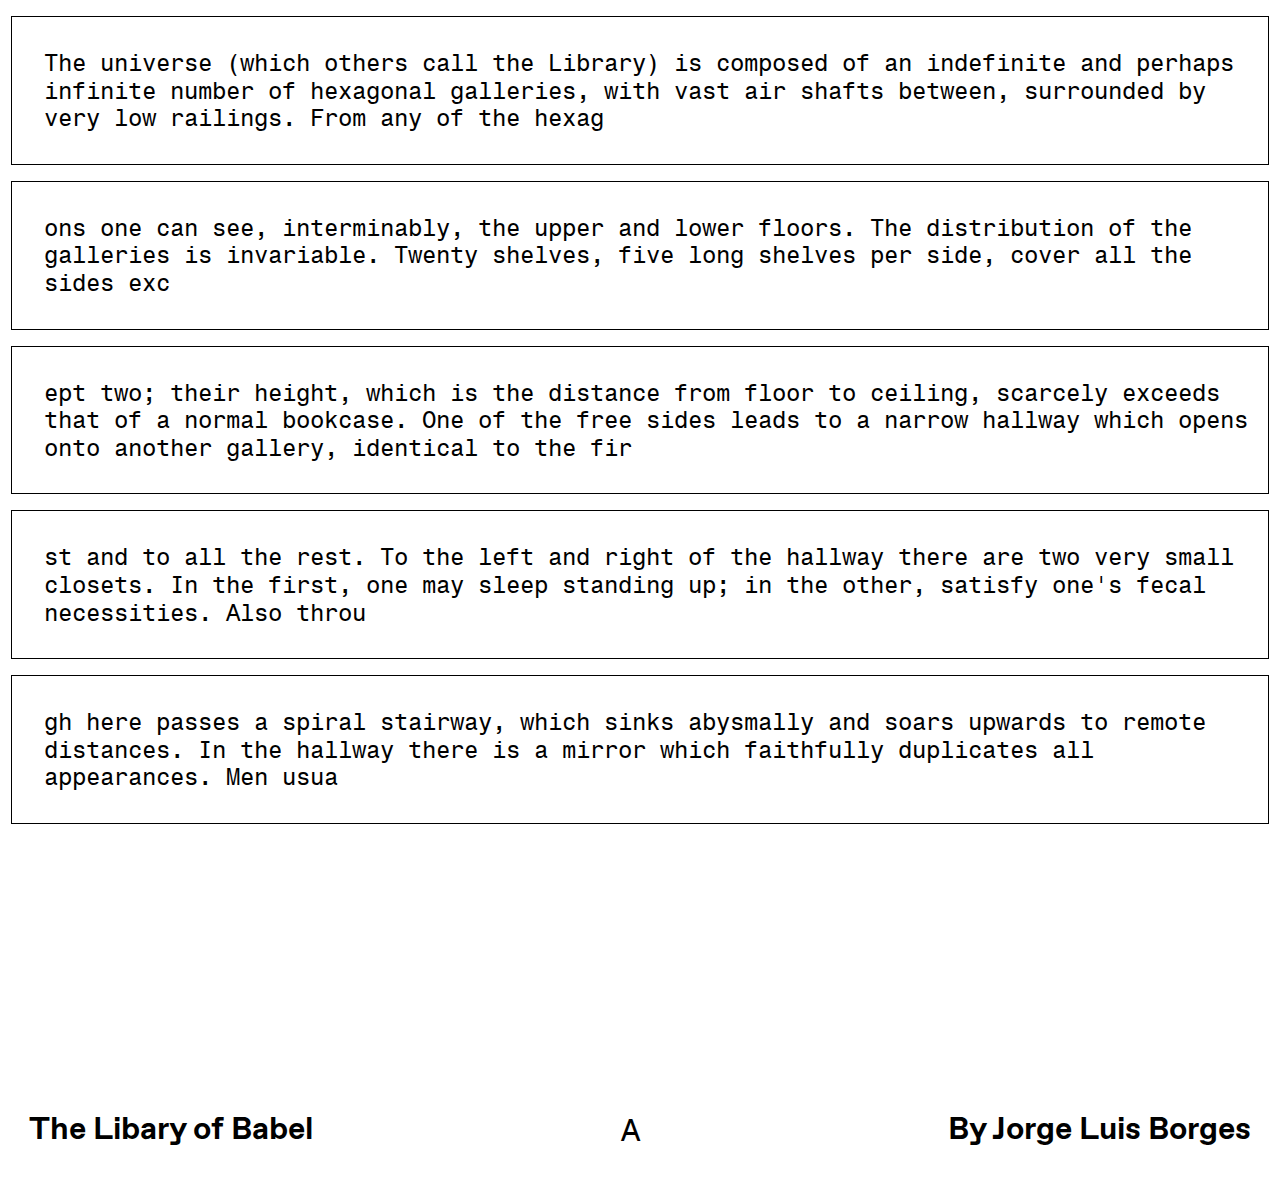
==== commit df7b8935: "draft" ====
--- a/index.html
+++ b/index.html
@@ -9,17 +9,17 @@
 <body class="body">
 
 	<div class="containerpg1">
-		 <a href="index4.html"><div class="box one pgone"><p> The universe (which others call the Library) is composed of an indefinite and perhaps infinite number of hexagonal galleries, with vast air shafts between, surrounded by very low railings. From any of the hexag</p> </div></a>
+		 <a href="index4.html"><div class="box one mainanimationpg1"><p> The universe (which others call the Library) is composed of an indefinite and perhaps infinite number of hexagonal galleries, with vast air shafts between, surrounded by very low railings. From any of the hexag</p> </div></a>
 
-         <a href="index8.html"><div class="box one pgone"> <p>ons one can see, interminably, the upper and lower floors. The distribution of the galleries is invariable. Twenty shelves, five long shelves per side, cover all the sides exc </p> </div> </a>
+         <a href="index8.html"><div class="box one mainanimationpg1"> <p>ons one can see, interminably, the upper and lower floors. The distribution of the galleries is invariable. Twenty shelves, five long shelves per side, cover all the sides exc </p> </div> </a>
          
-         <a href="index2.html"><div class="box one pgone"><p>ept two; their height, which is the distance from floor to ceiling, scarcely exceeds that of a normal bookcase. One of the free sides leads to a narrow hallway which opens onto another gallery, identical to the fir </p> </div></a>
+         <a href="index2.html"><div class="box one mainanimationpg1"><p>ept two; their height, which is the distance from floor to ceiling, scarcely exceeds that of a normal bookcase. One of the free sides leads to a narrow hallway which opens onto another gallery, identical to the fir </p> </div></a>
          
-         <a href="index6.html"><div class="box one pgone"><p>st and to all the rest. To the left and right of the hallway there are two very small closets. In the first, one may sleep standing up; in the other, satisfy one's fecal necessities. Also throu </p> </div></a>
+         <a href="index6.html"><div class="box one mainanimationpg1"><p>st and to all the rest. To the left and right of the hallway there are two very small closets. In the first, one may sleep standing up; in the other, satisfy one's fecal necessities. Also throu </p> </div></a>
        
-         <a href="index9.html"><div class="box one pgone"><p>gh here passes a spiral stairway, which sinks abysmally and soars upwards to remote distances. In the hallway there is a mirror which faithfully duplicates all appearances. Men usua </p> </div></a>
+         <a href="index9.html"><div class="box one mainanimationpg1"><p>gh here passes a spiral stairway, which sinks abysmally and soars upwards to remote distances. In the hallway there is a mirror which faithfully duplicates all appearances. Men usua </p> </div></a>
 	
-<div class="footer1 footermargin">
+<div class="mainfooter footer1 footermargin">
 	<div><p>The Libary of Babel</p></div>
 	<div><p class="abc"> A</p></div>
 	<div> <p>By Jorge Luis Borges</p></div>
--- a/style.css
+++ b/style.css
@@ -1,729 +1,688 @@
 @font-face {
-  font-family: "Monospace 821";
-  src: url("Bitstream - Monospac821 BT Roman.woff") format("woff");
-}
-
-@font-face {
-  font-family: "Favorit";
-  src: url("ABCFavorit-Bold-Trial.woff") format("woff");
-}
-
-body{
-	overflow-x: hidden;
-}
-
-
-
-.box{
-	width: 95%;
-	border: solid 1px black;
-	margin: auto;
-	margin-top: 1rem;
-	font-family: "Monospace 821";
-	color: black;
-	font-size: 1.5rem;
-    padding: .5rem;
-}
-
-
-
-.pgone{
-	animation: pgone1 15s infinite;
-	position: relative;
-	animation-timing-function: linear;
-}
-
-a{
-	text-decoration: none;
-}
-
-
-.container{
-	margin-top: 5rem;
-}
-
-.containerpg1{
-	margin-top: none;
-	overflow-y: hidden;
-}
-
-
-.footer1{
-	font-family: "Favorit";
-	display: flex;
-	flex-direction: row;
-	margin-top: 12rem;
-	font-size: 2rem;
-	margin-left: 2.3%;
-	column-gap: 31%;
-}
-
-.footer2{
-	font-family: "Favorit";
-	display: flex;
-	flex-direction: row;
-	margin-top: 3.5rem;
-	font-size: 2rem;
-	margin-left: 2.3%;
-	column-gap: 31%;
-}
-
-.footer3{
-	font-family: "Favorit";
-	display: flex;
-	flex-direction: row;
-	margin-top: 3.5rem;
-	font-size: 2rem;
-	margin-left: 2.3%;
-	column-gap: 31%;
-}
-
-.footermargin{
-	margin-top: 16rem;
-}
-
-.abc{
-		font-family: "Monospace 821";
-
-}
-
-@keyframes pgone1{
-	0%{
-		bottom: 65rem;
-	}
-
-    100%{
-    	bottom: -100rem;
-    }
-}
-
-
-.pgtwo1{
-	animation: pgtwo1 15s infinite;
-	position: relative;
-	animation-timing-function: linear;
-}
-
-@keyframes pgtwo1{
-	0%{
-		left: 100%;
-	}
-
-    100%{
-    	left: -100%
-    }
-}
-
-.pgtwo2{
-	animation: pgtwo2 13s infinite;
-	position: relative;
-	animation-timing-function: linear;
-}
-
-@keyframes pgtwo2{
-		0%{
-		right: 100%;
-	}
-
-    100%{
-    	right: -100%
-    }
-}
-
-.pgtwo3{
-	animation: pgtwo3 10s infinite;
-	position: relative;
-	animation-timing-function: linear;
-}
-
-@keyframes pgtwo3{
-	0%{
-		left: 100%;
-	}
-
-    100%{
-    	left: -100%
-    }
-}
-
-.pgtwo4{
-	animation: pgtwo4 16s infinite;
-	position: relative;
-	animation-timing-function: linear;
-}
-
-
-@keyframes pgtwo4{
-		0%{
-		right: 100%;
-	}
-
-    100%{
-    	right: -100%
-    }
-}
-
-.pgtwo5{
-	animation: pgtwo5 12s infinite;
-	position: relative;
-	animation-timing-function: linear;
-}
-
-@keyframes pgtwo5{
-		0%{
-		left: 100%;
-	}
-
-    100%{
-    	left: -100%
-    }
-}
-
-.pgtwo6{
-	animation: pgtwo5 15s infinite;
-	position: relative;
-	animation-timing-function: linear;
-}
-
-@keyframes pgtwo5{
-	0%{
-		right: 100%;
-	}
-
-    100%{
-    	right: -100%
-    }
-}
-
-.pgthree1{
-	animation: pgthree1 1s infinite;
-	animation-timing-function: linear;
-	position: relative;
-}
-
-@keyframes pgthree1{
-	0%{
-		top: 0rem;
-	}
-
-	25%{
-		top: -4rem;
-	}
-
-	50%{
-		top: 0rem;
-	}
-
-	75%{
-		top: 4rem;
-	}
-
-	100%{
-		top: 0rem;
-	}
-}
-
-.pgthree2{
-	animation: pgthree2 3s infinite;
-	animation-timing-function: linear;
-	position: relative;
-}
-
-@keyframes pgthree2{
-	0%{
-		top: 0rem;
-	}
-
-	25%{
-		top: -4rem;
-	}
-
-	50%{
-		top: 0rem;
-	}
-
-	75%{
-		top: 4rem;
-	}
-
-	100%{
-		top: 0rem;
-	}
-}
-
-.pgthree3{
-	animation: pgthree3 2s infinite;
-	animation-timing-function: linear;
-	position: relative;
-}
-
-@keyframes pgthree3{
-	0%{
-		top: 0rem;
-	}
-
-	25%{
-		top: -4rem;
-	}
-
-	50%{
-		top: 0rem;
-	}
-
-	75%{
-		top: 4rem;
-	}
-
-	100%{
-		top: 0rem;
-	}
-}
-
-.pgthree4{
-	animation: pgthree4 6s infinite;
-	animation-timing-function: linear;
-	position: relative;
-}
-
-@keyframes pgthree4{
-	0%{
-		top: 0rem;
-	}
-
-	25%{
-		top: -4rem;
-	}
-
-	50%{
-		top: 0rem;
-	}
-
-	75%{
-		top: 4rem;
-	}
-
-	100%{
-		top: 0rem;
-	}
-}
-
-.pgthree5{
-	animation: pgthree5 2s infinite;
-	animation-timing-function: linear;
-	position: relative;
-}
-
-@keyframes pgthree5{
-	0%{
-		top: 0rem;
-	}
-
-	25%{
-		top: -4rem;
-	}
-
-	50%{
-		top: 0rem;
-	}
-
-	75%{
-		top: 4rem;
-	}
-
-	100%{
-		top: 0rem;
-	}
-}
-
-.pgthree6{
-	animation: pgthree6 1s infinite;
-	animation-timing-function: linear;
-	position: relative;
-}
-
-@keyframes pgthree6{
-	0%{
-		top: 0rem;
-	}
-
-	25%{
-		top: -4rem;
-	}
-
-	50%{
-		top: 0rem;
-	}
-
-	75%{
-		top: 4rem;
-	}
-
-	100%{
-		top: 0rem;
-	}
-}
-
-.pgthree7{
-	animation: pgthree7 14s infinite;
-	animation-timing-function: linear;
-	position: relative;
-}
-
-@keyframes pgthree7{
-	0%{
-		top: 0rem;
-	}
-
-	25%{
-		top: -4rem;
-	}
-
-	50%{
-		top: 0rem;
-	}
-
-	75%{
-		top: 4rem;
-	}
-
-	100%{
-		top: 0rem;
-	}
-}
-
-.pgfour1{
-	animation: pgfour1 1s infinite;
-}
-
-@keyframes pgfour1{
-	0%{
-		opacity: 100%
-	}
-
-	50%{
-		opacity: 0%;
-	}
-
-	100%{
-		opacity: 100%;
-	}
-}
-
-.pgfour2{
-	animation: pgfour2 3s infinite;
-}
-
-@keyframes pgfour2{
-	0%{
-		opacity: 100%
-	}
-
-	50%{
-		opacity: 0%;
-	}
-
-	100%{
-		opacity: 100%;
-	}
-}
-
-.pgfour3{
-	animation: pgfour3 2s infinite;
-}
-
-@keyframes pgfour3{
-	0%{
-		opacity: 100%
-	}
-
-	50%{
-		opacity: 0%;
-	}
-
-	100%{
-		opacity: 100%;
-	}
-}
-
-.pgfour4{
-	animation: pgfour4 4s infinite;
-}
-
-@keyframes pgfour4{
-	0%{
-		opacity: 100%
-	}
-
-	50%{
-		opacity: 0%;
-	}
-
-	100%{
-		opacity: 100%;
-	}
-}
-
-.pgfour5{
-	animation: pgfour5 1s infinite;
-}
-
-@keyframes pgfour5{
-	0%{
-		opacity: 100%
-	}
-
-	50%{
-		opacity: 0%;
-	}
-
-	100%{
-		opacity: 100%;
-	}
-}
-
-.pgfour6{
-	animation: pgfour6 2s infinite;
-}
-
-@keyframes pgfour6{
-	0%{
-		opacity: 100%
-	}
-
-	50%{
-		opacity: 0%;
-	}
-
-	100%{
-		opacity: 100%;
-	}
-}
-
-.pgfour7{
-	animation: pgfour7 4s infinite;
-}
-
-@keyframes pgfour7{
-	0%{
-		opacity: 100%
-	}
-
-	50%{
-		opacity: 0%;
-	}
-
-	100%{
-		opacity: 100%;
-	}
-}
-
-
-.pgfour8{
-	animation: pgfour8 3s infinite;
-}
-
-@keyframes pgfour8{
-	0%{
-		opacity: 100%
-	}
-
-	50%{
-		opacity: 0%;
-	}
-
-	100%{
-		opacity: 100%;
-	}
-}
-
-.one:hover{
- background-color: red;
-}
-
-.two:hover{
- background-color: yellow;
-}
-
-.three:hover{
-	background-color: #39FF14;
-}
-
-.four:hover{
-	background-color: #bc13fe;
-}
-
-.five:hover{
-	background-color: #011ffd;
-}
-
-.six:hover{
-	background-color: green;
-}
-
-.seven:hover{
-	background-color: #13ca91;
-}
-
-
-.eight:hover{
-	background-color: #f000ff;
-}
-
-
-.nine:hover{
-	background-color: #FF5F1F;
-}
-
-.ten:hover{
-	background-color: orange;
-}
-
-
-
-
-
-@media  screen and (max-width: 1200px) {
-.footer1{
-	font-family: "Favorit";
-	display: flex;
-	flex-direction: row;
-	margin-top: 3rem;
-	font-size: 2rem;
-	margin-left: 3%;
-	column-gap: 20%;
-}
-
-
-.footer2{
-	font-family: "Favorit";
-	display: flex;
-	flex-direction: row;
-	margin-top: 1rem;
-	font-size: 2rem;
-	margin-left: 3%;
-	column-gap: 20%;
-}
-
-.footer3{
-	font-family: "Favorit";
-	display: flex;
-	flex-direction: row;
-	margin-top: 1rem;
-	font-size: 2rem;
-	margin-left: 3%;
-	column-gap: 20%;
-}
-
-
-.container{
-	margin-top: 6rem;
-}
-
-.containerpg1{
-	margin-top: none;
-	overflow-x: hidden;
-}
-
-
-}
-
-
-@media screen and (max-width: 755px) {
-
-.footer1{
+     font-family: "Monospace 821";
+     src: url("Bitstream - Monospac821 BT Roman.woff") format("woff");
+}
+ @font-face {
+     font-family: "Favorit";
+     src: url("ABCFavorit-Bold-Trial.woff") format("woff");
+}
+ body{
+     overflow-x: hidden;
+}
+ .box{
+     width: 95%;
+     border: solid 1px black;
+     margin: auto;
+     margin-top: 1rem;
+     font-family: "Monospace 821";
+     color: black;
+     font-size: 1.5rem;
+     padding: .5rem;
+     padding-left: 2rem;
+}
+ a{
+     text-decoration: none;
+}
+ .container{
+     margin-top: 5rem;
+}
+ .containerpg1{
+     margin-top: none;
+     overflow-y: hidden;
+}
+
+.mainfooter{
+     font-family: "Favorit";
+     display: flex;
+     flex-direction: row; 
+      margin-left: 2.3%;
+     margin-right: 2.3%;
+     justify-content: space-between;
+    font-size: 2rem;
+}
+
+ .footer1{
+     margin-top: 12rem;
+}
+ .footer2{
+     margin-top: 3.5rem;
+}
+ .footer3{
+     margin-top: 3.5rem;
+}
+ .footermargin{
+     margin-top: 16rem;
+}
+ .abc{
+     font-family: "Monospace 821";
+}
+ .mainanimationpg1{
+     animation: pgone 15s infinite;
+     position: relative;
+     animation-timing-function: linear;
+}
+ @keyframes pgone{
+     0%{
+         bottom: 65rem;
+    }
+     100%{
+         bottom: -100rem;
+    }
+}
+
+.mainanimation1pg2{
+     animation: pgtwo1 15s infinite linear;
+     position: relative;
+  
+}
+.mainanimation2pg2{
+     animation: pgtwo2 15s infinite linear;
+     position: relative;
+}
+
+ .pgtwo1{
+    animation-duration: 15s;
+}
+ .pgtwo2{
+     animation-duration: 13s;
+}
+ .pgtwo3{
+     animation-duration: 11s;
+}
+ .pgtwo4{
+  animation-duration: 16s;
+}
+ .pgtwo5{
+   animation-duration: 12s;
+}
+ .pgtwo6{
+    animation-duration: 15s;
+}
+ @keyframes pgtwo1{
+     0%{
+         left: 100%;
+    }
+     100%{
+         left: -100% 
+    }
+}
+ @keyframes pgtwo2{
+     0%{
+         right: 100%;
+    }
+     100%{
+         right: -100% 
+    }
+}
+
+.mainanimationpg3{
+    animation: pgthree 1s infinite linear;
+    position: relative;
+}
+
+ .pgthree1{
+     animation-duration: 1s;
+}
+ .pgthree2{
+    animation-duration: 3s;
+}
+ .pgthree3{
+   animation-duration: 2s;
+}
+ .pgthree4{
+    animation-duration: 4s;
+}
+ .pgthree5{
+   animation-duration: 2s;
+}
+ .pgthree6{
+    animation-duration: 1s;
+}
+ .pgthree7{
+    animation-duration: 6s;
+}
+
+ @keyframes pgthree{
+     0%{
+         top: 0rem;
+    }
+     25%{
+         top: -4rem;
+    }
+     50%{
+         top: 0rem;
+    }
+     75%{
+         top: 4rem;
+    }
+     100%{
+         top: 0rem;
+    }
+}
+
+.mainanimationpg4{
+    animation: pgfour 1s infinite;
+}
+
+ .pgfour1{
+    animation-duration: 1s;
+}
+ .pgfour2{
+    animation-duration: 3s;
+}
+ .pgfour3{
+     animation-duration: 2s;
+}
+ .pgfour4{
+     animation-duration: 4s;
+}
+ .pgfour5{
+     animation-duration: 1s;
+}
+ .pgfour6{
+     animation-duration: 2s;
+}
+ .pgfour7{
+     animation-duration: 4s;
+}
+ .pgfour8{
+     animation-duration: 3s;
+}
+ @keyframes pgfour{
+     0%{
+         opacity: 100% 
+    }
+     50%{
+         opacity: 0%;
+    }
+     100%{
+         opacity: 100%;
+    }
+}
+
+.mainanimation5{
+     animation: pgfive 2s infinite linear;
+     position: relative;
+}
+
+ .pgfive1{
+     animation-duration: 2s;
+}
+ .pgfive2{
+     animation-duration: 7s;
+}
+ .pgfive3{
+     animation-duration: 2s;
+}
+ .pgfive4{
+    animation-duration: 5s;
+}
+ .pgfive5{
+     animation-duration: 6s;
+}
+ .pgfive6{
+   animation-duration: 2s;
+}
+ .pgfive7{
+    animation-duration: 4s;
+}
+ .pgfive8{
+    animation-duration: 6s;
+}
+ .pgfive9{
+     animation-duration: 3s;
+}
+
+ @keyframes pgfive{
+     0%{
+         left: 0rem;
+    }
+     25%{
+         left: 10rem;
+    }
+     50%{
+         left:0rem;
+    }
+     75%{
+         left: -10rem;
+    }
+     100%{
+         left: 0rem;
+    }
+}
+
+.mainanimationpg6{
+   animation: pgsix 3s infinite linear;
+}
+
+ .pgsix1{
+     animation-duration: 3s;
+}
+ .pgsix2{
+    animation-duration: 2s;
+}
+ .pgsix3{
+     animation-duration: 4s;
+}
+ .pgsix4{
+   animation-duration: 6s;
+}
+ .pgsix5{
+    animation-duration: 2s;
+}
+ .pgsix6{
+    animation-duration: 6s;
+}
+ .pgsix7{
+     animation-duration: 3s;
+}
+ .pgsix8{
+    animation-duration: 2s;
+}
+ .pgsix9{
+    animation-duration: 5s;
+}
+ .pgsix10{
+     animation-duration: 2s;
+}
+ @keyframes pgsix{
+     0%{
+         transform: rotateZ( 15deg);
+    }
+     50%{
+         transform: rotateZ(-15deg);
+    }
+     100%{
+         transform: rotateZ(15deg);
+    }
+}
+
+.mainanimationpg7{
+    animation: pgseven 2s infinite ease;
+}
+
+ .pgseven1{
+    animation-duration: 2s;
+}
+ .pgseven2{
+    animation-duration: 1s;
+}
+ .pgseven3{
+   animation-duration: 4s;
+}
+ .pgseven4{
+   animation-duration: 5s;
+}
+ .pgseven5{
+     animation-duration: 3s;
+}
+ .pgseven6{
+     animation-duration: 2s;
+}
+ .pgseven7{
+     animation-duration: 6s;
+}
+
+.pgseven8{
+    animation-duration: 3s;
+}
+ .pgseven9{
+     animation-duration: 1s;
+}
+ .pgseven10{
+     animation-duration: 3s;
+}
+ .pgseven11{
+    animation-duration: 2s;
+}
+ @keyframes pgseven {
+     0% {
+         transform: scale(1,1) translateY(0);
+    }
+     10% {
+         transform: scale(1.1,.9) translateY(0);
+    }
+     30% {
+         transform: scale(.9,1.1) translateY(-100px);
+    }
+     50% {
+         transform: scale(1,1) translateY(0);
+    }
+     57% {
+         transform: scale(1,1) translateY(-7px);
+    }
+     64% {
+         transform: scale(1,1) translateY(0);
+    }
+     100% {
+         transform: scale(1,1) translateY(0);
+    }
+}
+
+.mainanimationpg8{
+      animation: pgeight 4s infinite linear;
+}
+
+ .pgeight1{
+     animation-duration: 4s;
+}
+ .pgeight2{
+     animation-duration: 7s;
+}
+ .pgeight3{
+     animation-duration: 5s;
+}
+ .pgeight4{
+     animation-duration: 3s;
+}
+ .pgeight5{
+     animation-duration: 6s;
+}
+ .pgeight6{
+     animation-duration: 4s;
+}
+ .pgeight7{
+   animation-duration: 7s;
+}
+ .pgeight8{
+     animation-duration: 4s;
+}
+ .pgeight9{
+     animation-duration: 5s;
+}
+ .pgeight10{
+     animation-duration: 3s;
+}
+ .pgeight11{
+     animation-duration: 7s;
+}
+ .pgeight12{
+     animation-duration: 4s;
+}
+ @keyframes pgeight {
+     from {
+         transform: rotate(0deg) translateX(150px) rotate(0deg);
+    }
+     to {
+         transform: rotate(360deg) translateX(150px) rotate(-360deg);
+    }
+}
+
+.mainanimationpg9{
+     animation: pgnine 12s infinite linear;
+     position: relative;
+}
+
+ .pgnine1{
+    animation-duration: 12s;
+}
+ .pgnine2{
+     animation-duration: 10s;
+}
+ .pgnine3{
+    animation-duration: 8s;
+}
+ .pgnine4{
+     animation-duration: 15s;
+}
+ .pgnine5{
+    animation-duration: 13s;
+}
+ .pgnine6{
+    animation-duration: 9s;
+}
+ .pgnine7{
+     animation-duration: 15s;
+}
+ .pgnine8{
+    animation-duration: 10s;
+}
+ .pgnine9{
+    animation-duration: 13s;
+}
+ .pgnine10{
+     animation-duration: 16s;
+}
+ .pgnine11{
+     animation-duration: 8s;
+}
+ .pgnine12{
+     animation-duration: 16s;
+}
+ .pgnine13{
+     animation-duration: 10s;
+}
+
+ @keyframes pgnine{
+     0%{
+         transition: rotateY(0deg);
+    }
+     50%{
+         transform: rotateY(360deg);
+    }
+     100%{
+         transform: rotateY(0deg);
+    }
+}
+
+.mainanimation1pg10{
+     animation: pgten 9s infinite linear;
+     position: relative;   
+}
+
+.mainanimation2pg10{
+     animation: pgten2 9s infinite linear;
+     position: relative;   
+}
+
+ .pgten1{
+     animation-duration: 9s;
+}
+ .pgten2{
+     animation-duration: 12s;
+}
+ .pgten3{
+     animation-duration: 10s;
+}
+ .pgten4{
+     animation-duration: 14s;
+}
+ .pgten5{
+     animation-duration: 9s;
+}
+ .pgten6{
+     animation-duration: 8s;
+}
+ .pgten7{
+     animation-duration: 12s;
+}
+ .pgten8{
+     animation-duration: 14s;
+}
+ .pgten9{
+     animation-duration: 13s;
+}
+ .pgten10{
+     animation-duration: 16s;
+}
+ .pgten11{
+     animation-duration: 9s;
+}
+ .pgten12{
+     animation-duration: 8s;
+}
+ .pgten13{
+     animation-duration: 15s;
+}
+ .pgten14{
+     animation-duration: 12s;
+}
+ @keyframes pgten{
+     0%{
+         transform: rotateZ( 15deg);
+         left: 0%;
+         opacity: 100% 
+    }
+     50%{
+         transform: rotateZ(-15deg);
+         left: 100%;
+         opacity:0%;
+    }
+     100%{
+         transform: rotateZ(15deg);
+         left: 0%;
+         opacity: 100%;
+    }
+}
+ @keyframes pgten2{
+     0%{
+         transform: rotateZ( 15deg);
+         right: 0%;
+         opacity: 100% 
+    }
+     50%{
+         transform: rotateZ(-15deg);
+         right: 100%;
+         opacity:0%;
+    }
+     100%{
+         transform: rotateZ(15deg);
+         right: 0%;
+         opacity: 100%;
+    }
+}
+ .one:hover{
+     background-color: red;
+}
+ .two:hover{
+     background-color: yellow;
+}
+ .three:hover{
+     background-color: #39FF14;
+}
+ .four:hover{
+     background-color: #bc13fe;
+}
+ .five:hover{
+     background-color: #011ffd;
+}
+ .six:hover{
+     background-color: green;
+}
+ .seven:hover{
+     background-color: #13ca91;
+}
+ .eight:hover{
+     background-color: #f000ff;
+}
+ .nine:hover{
+     background-color: #FF5F1F;
+}
+ .ten:hover{
+     background-color: orange;
+}
+ @media screen and (max-width: 1200px) {
+     
+     .mainfooter{
+         font-size: 2rem;
+         margin-left: 3%;
+     }
+
+
+     .footer1{
+         margin-top: 3rem;
+    }
+     .footer2{
+     
+         margin-top: 1rem;
+        
+    }
+     .footer3{
+         margin-top: 1rem;
+        
+        
+    }
+     .container{
+         margin-top: 6rem;
+    }
+     .containerpg1{
+         margin-top: none;
+         overflow-x: hidden;
+    }
+}
+ @media screen and (max-width: 755px) {
+     .box{
+         padding: .5rem;
+         padding-left:.5rem;
+    }
+
+    .mainfooter{
     column-gap: 10%;
     font-size: 1.7rem;
-}
-
-.footer2{
-	font-family: "Favorit";
-	display: flex;
-	flex-direction: row;
-	margin-top: 1rem;
-	font-size: 1.7rem;
-	margin-left: 3%;
-	column-gap: 10%;
-}
-
-.footer3{
-	font-family: "Favorit";
-	display: flex;
-	flex-direction: row;
-	margin-top: -4rem;
-	font-size: 1.7rem;
-	margin-left: 3%;
-	column-gap: 10%;
-}
-
-  .containerpg1{
-  	margin-top: none;
-  	margin-bottom: -5rem;
-  	position: static;
-  	overflow-y: hidden;
-  	overflow-x: hidden;
-  }
-
-}
-
-@media screen and (max-width: 376px) {
-  .box{
-  	font-size: 16px;
-  	height: 10rem;
-  	width: 90%;
-  }
-
-  .footer1{
-  column-gap: 19%;
-  font-size: 1rem;
-  margin-top: .9rem;
-  margin-bottom: none;
-
-  }
-
-
-  .footer2{
-  	margin-top: .9rem;
-  	font-size: 1rem;
-  	column-gap: 19%;
-  }
-
- .footer3{
-  	margin-top: -5rem;
-  	font-size: 1rem;
-  	column-gap: 19%;
-  }
-
-  .containerpg1{
-  	margin-top: none;
-  	margin-bottom: -5rem;
-  	position: static;
-  	overflow-y: hidden;
-  	overflow-x: hidden;
-  }
-
-
-  .container{
-  	margin-top: 0rem;
-  	margin-bottom: .9rem;
-  	position: static;
-  	overflow-y: hidden;
-  	overflow-x: hidden;
-  }
-
-  
-
-  p{
-  	vertical-align: middle;
-  }
-
-
-
-  body{
-	overflow-x: hidden;
-}
-
-
-
-}
-
-
+    }
+
+     .footer2{
+         margin-top: 1rem;
+          margin-left: 3%;
+    }
+     .footer3{
+         margin-top: -4rem;
+         margin-left: 3%;
+    }
+
+     .containerpg1{
+         margin-top: none;
+         margin-bottom: -5rem;
+         position: static;
+         overflow-y: hidden;
+         overflow-x: hidden;
+    }
+}
+ @media screen and (max-width: 376px) {
+     .box{
+         font-size: 1rem;
+         height: 10rem;
+         width: 90%;
+         padding: .5rem;
+         padding-left:.5rem;
+    }
+
+    .mainfooter{
+        font-size: 1rem;
+        column-gap: 19%;
+    }
+
+
+     .footer1{
+         margin-top: .9rem;
+         margin-bottom: none;
+    }
+     .footer2{
+         margin-top: .9rem;
+        
+    }
+     .footer3{
+         margin-top: -5rem;
+    }
+     .containerpg1{
+         margin-top: none;
+         margin-bottom: -5rem;
+         position: static;
+         overflow-y: hidden;
+         overflow-x: hidden;
+    }
+     .container{
+         margin-top: 0rem;
+         margin-bottom: .9rem;
+         position: static;
+         overflow-y: hidden;
+         overflow-x: hidden;
+    }
+     p{
+         vertical-align: middle;
+    }
+     body{
+         overflow-x: hidden;
+    }
+}
+
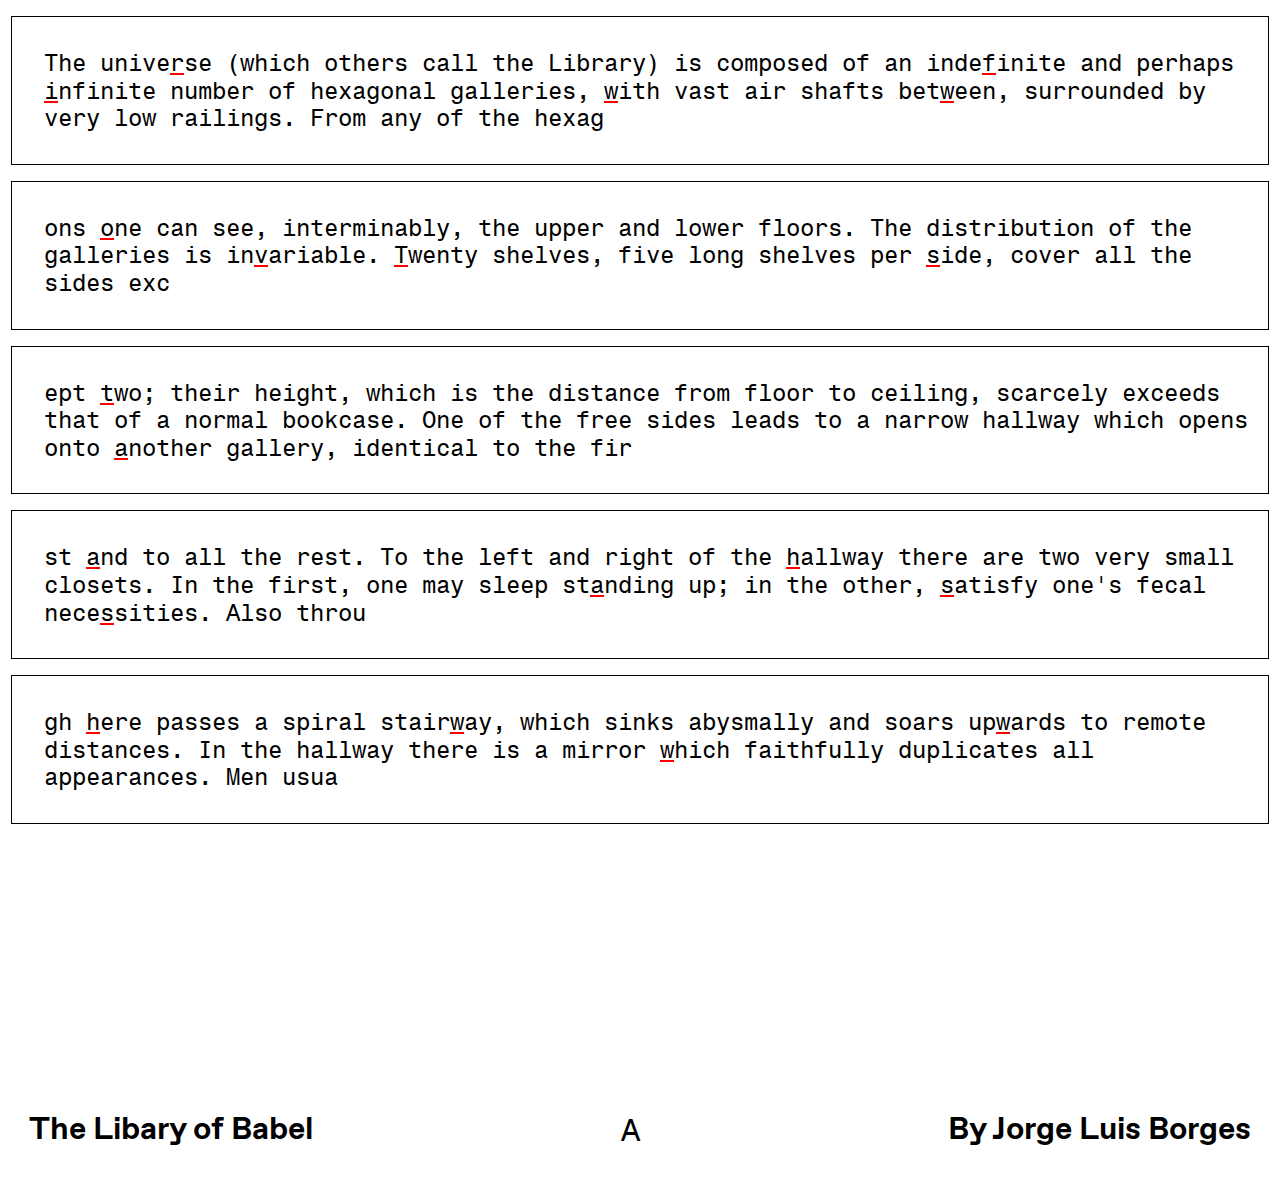
==== commit d10e8ddc: "draft" ====
--- a/index.html
+++ b/index.html
@@ -9,15 +9,15 @@
 <body class="body">
 
 	<div class="containerpg1">
-		 <a href="index4.html"><div class="box one mainanimationpg1"><p> The universe (which others call the Library) is composed of an indefinite and perhaps infinite number of hexagonal galleries, with vast air shafts between, surrounded by very low railings. From any of the hexag</p> </div></a>
+		 <a href="index4.html"><div class="box one mainanimationpg1"><p> The unive<span class="redul">r</span>se (which others call the Library) is composed of an inde<span class="redul">f</span>inite and perhaps <span class="redul">i</span>nfinite number of hexagonal galleries, <span class="redul">w</span>ith vast air shafts bet<span class="redul">w</span>een, surrounded by very low railings. From any of the hexag</p> </div></a>
 
-         <a href="index8.html"><div class="box one mainanimationpg1"> <p>ons one can see, interminably, the upper and lower floors. The distribution of the galleries is invariable. Twenty shelves, five long shelves per side, cover all the sides exc </p> </div> </a>
+         <a href="index8.html"><div class="box one mainanimationpg1"> <p>ons <span class="redul">o</span>ne can see, interminably, the upper and lower floors. The distribution of the galleries is in<span class="redul">v</span>ariable. <span class="redul">T</span>wenty shelves, five long shelves per <span class="redul">s</span>ide, cover all the sides exc </p> </div> </a>
          
-         <a href="index2.html"><div class="box one mainanimationpg1"><p>ept two; their height, which is the distance from floor to ceiling, scarcely exceeds that of a normal bookcase. One of the free sides leads to a narrow hallway which opens onto another gallery, identical to the fir </p> </div></a>
+         <a href="index2.html"><div class="box one mainanimationpg1"><p>ept <span class="redul">t</span>wo; their height, which is the distance from floor to ceiling, scarcely exceeds that of a normal bookcase. One of the free sides leads to a narrow hallway which opens onto <span class="redul">a</span>nother gallery, identical to the fir </p> </div></a>
          
-         <a href="index6.html"><div class="box one mainanimationpg1"><p>st and to all the rest. To the left and right of the hallway there are two very small closets. In the first, one may sleep standing up; in the other, satisfy one's fecal necessities. Also throu </p> </div></a>
+         <a href="index6.html"><div class="box one mainanimationpg1"><p>st <span class="redul">a</span>nd to all the rest. To the left and right of the <span class="redul">h</span>allway there are two very small closets. In the first, one may sleep st<span class="redul">a</span>nding up; in the other, <span class="redul">s</span>atisfy one's fecal nece<span class="redul">s</span>sities. Also throu </p> </div></a>
        
-         <a href="index9.html"><div class="box one mainanimationpg1"><p>gh here passes a spiral stairway, which sinks abysmally and soars upwards to remote distances. In the hallway there is a mirror which faithfully duplicates all appearances. Men usua </p> </div></a>
+         <a href="index9.html"><div class="box one mainanimationpg1"><p>gh <span class="redul">h</span>ere passes a spiral stair<span class="redul">w</span>ay, which sinks abysmally and soars up<span class="redul">w</span>ards to remote distances. In the hallway there is a mirror <span class="redul">w</span>hich faithfully duplicates all appearances. Men usua </p> </div></a>
 	
 <div class="mainfooter footer1 footermargin">
 	<div><p>The Libary of Babel</p></div>
--- a/style.css
+++ b/style.css
@@ -23,6 +23,12 @@
  a{
      text-decoration: none;
 }
+
+.redul{
+    text-decoration: underline red;
+
+}
+
  .container{
      margin-top: 5rem;
 }
@@ -558,7 +564,7 @@
      background-color: yellow;
 }
  .three:hover{
-     background-color: #39FF14;
+     background-color: #41ff52;
 }
  .four:hover{
      background-color: #bc13fe;
@@ -613,7 +619,8 @@
  @media screen and (max-width: 755px) {
      .box{
          padding: .5rem;
-         padding-left:.5rem;
+         padding-left:.6rem;
+         width: 90%;
     }
 
     .mainfooter{
@@ -643,8 +650,6 @@
          font-size: 1rem;
          height: 10rem;
          width: 90%;
-         padding: .5rem;
-         padding-left:.5rem;
     }
 
     .mainfooter{
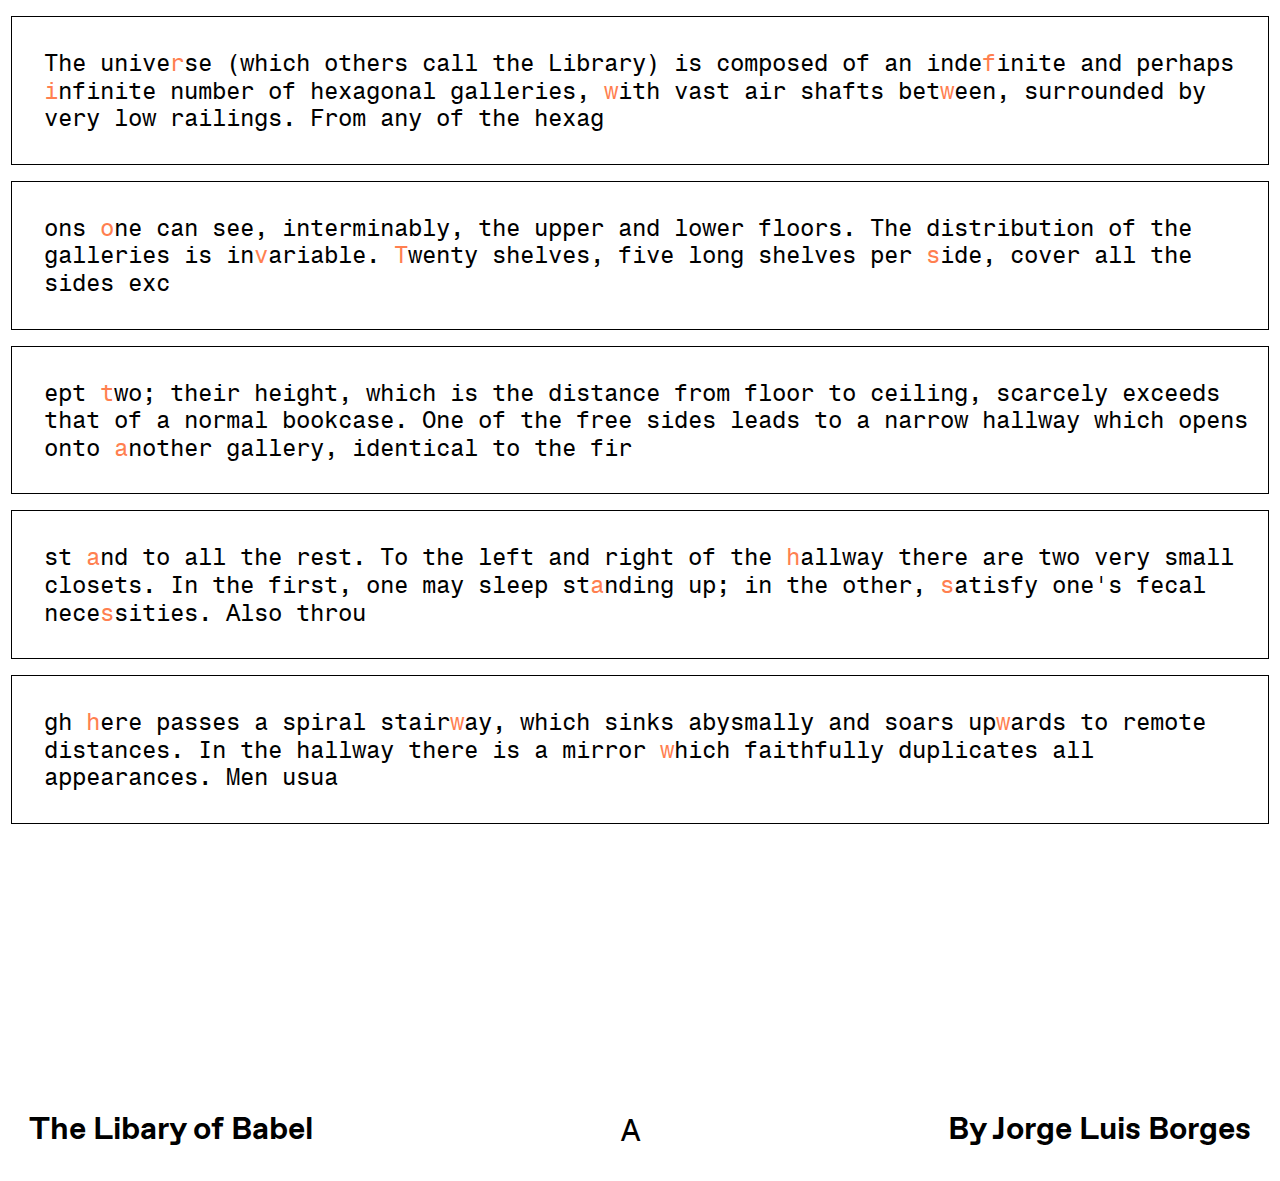
==== commit 9e7a2da7: "final" ====
--- a/index.html
+++ b/index.html
@@ -1,30 +1,50 @@
 <!DOCTYPE html>
 <html>
-<head>
-	<title>The Libary of Babel</title>
-	<link rel="stylesheet" type="text/css" href="normalize.css">
-	<link rel="stylesheet" type="text/css" href="style.css">
-	<meta name="viewport" content="width=device-width, initial-scale=1">
-</head>
-<body class="body">
-
-	<div class="containerpg1">
-		 <a href="index4.html"><div class="box one mainanimationpg1"><p> The unive<span class="redul">r</span>se (which others call the Library) is composed of an inde<span class="redul">f</span>inite and perhaps <span class="redul">i</span>nfinite number of hexagonal galleries, <span class="redul">w</span>ith vast air shafts bet<span class="redul">w</span>een, surrounded by very low railings. From any of the hexag</p> </div></a>
-
-         <a href="index8.html"><div class="box one mainanimationpg1"> <p>ons <span class="redul">o</span>ne can see, interminably, the upper and lower floors. The distribution of the galleries is in<span class="redul">v</span>ariable. <span class="redul">T</span>wenty shelves, five long shelves per <span class="redul">s</span>ide, cover all the sides exc </p> </div> </a>
-         
-         <a href="index2.html"><div class="box one mainanimationpg1"><p>ept <span class="redul">t</span>wo; their height, which is the distance from floor to ceiling, scarcely exceeds that of a normal bookcase. One of the free sides leads to a narrow hallway which opens onto <span class="redul">a</span>nother gallery, identical to the fir </p> </div></a>
-         
-         <a href="index6.html"><div class="box one mainanimationpg1"><p>st <span class="redul">a</span>nd to all the rest. To the left and right of the <span class="redul">h</span>allway there are two very small closets. In the first, one may sleep st<span class="redul">a</span>nding up; in the other, <span class="redul">s</span>atisfy one's fecal nece<span class="redul">s</span>sities. Also throu </p> </div></a>
-       
-         <a href="index9.html"><div class="box one mainanimationpg1"><p>gh <span class="redul">h</span>ere passes a spiral stair<span class="redul">w</span>ay, which sinks abysmally and soars up<span class="redul">w</span>ards to remote distances. In the hallway there is a mirror <span class="redul">w</span>hich faithfully duplicates all appearances. Men usua </p> </div></a>
-	
-<div class="mainfooter footer1 footermargin">
-	<div><p>The Libary of Babel</p></div>
-	<div><p class="abc"> A</p></div>
-	<div> <p>By Jorge Luis Borges</p></div>
-</div>
-</span>
-</div>
-</body>
+   <head>
+      <title>The Libary of Babel</title>
+      <link rel="stylesheet" type="text/css" href="normalize.css">
+      <link rel="stylesheet" type="text/css" href="style.css">
+      <meta name="viewport" content="width=device-width, initial-scale=1">
+   </head>
+   <body class="body">
+      <div class="containerpg1">
+         <a href="index4.html">
+            <div class="box one mainanimationpg1">
+               <p> The unive<span class="red">r</span>se (which others call the Library) is composed of an inde<span class="red">f</span>inite and perhaps <span class="red">i</span>nfinite number of hexagonal galleries, <span class="red">w</span>ith vast air shafts bet<span class="red">w</span>een, surrounded by very low railings. From any of the hexag</p>
+            </div>
+         </a>
+         <a href="index8.html">
+            <div class="box one mainanimationpg1">
+               <p>ons <span class="red">o</span>ne can see, interminably, the upper and lower floors. The distribution of the galleries is in<span class="red">v</span>ariable. <span class="red">T</span>wenty shelves, five long shelves per <span class="red">s</span>ide, cover all the sides exc </p>
+            </div>
+         </a>
+         <a href="index2.html">
+            <div class="box one mainanimationpg1">
+               <p>ept <span class="red">t</span>wo; their height, which is the distance from floor to ceiling, scarcely exceeds that of a normal bookcase. One of the free sides leads to a narrow hallway which opens onto <span class="red">a</span>nother gallery, identical to the fir </p>
+            </div>
+         </a>
+         <a href="index6.html">
+            <div class="box one mainanimationpg1">
+               <p>st <span class="red">a</span>nd to all the rest. To the left and right of the <span class="red">h</span>allway there are two very small closets. In the first, one may sleep st<span class="red">a</span>nding up; in the other, <span class="red">s</span>atisfy one's fecal nece<span class="red">s</span>sities. Also throu </p>
+            </div>
+         </a>
+         <a href="index9.html">
+            <div class="box one mainanimationpg1">
+               <p>gh <span class="red">h</span>ere passes a spiral stair<span class="red">w</span>ay, which sinks abysmally and soars up<span class="red">w</span>ards to remote distances. In the hallway there is a mirror <span class="red">w</span>hich faithfully duplicates all appearances. Men usua </p>
+            </div>
+         </a>
+         <div class="mainfooter footer1 footermargin">
+            <div>
+               <p>The Libary of Babel</p>
+            </div>
+            <div>
+               <p class="abc"> A</p>
+            </div>
+            <div>
+               <p>By Jorge Luis Borges</p>
+            </div>
+         </div>
+         </span>
+      </div>
+   </body>
 </html>--- a/style.css
+++ b/style.css
@@ -1,693 +1,796 @@
 @font-face {
-     font-family: "Monospace 821";
-     src: url("Bitstream - Monospac821 BT Roman.woff") format("woff");
-}
- @font-face {
-     font-family: "Favorit";
-     src: url("ABCFavorit-Bold-Trial.woff") format("woff");
-}
- body{
-     overflow-x: hidden;
-}
- .box{
-     width: 95%;
-     border: solid 1px black;
-     margin: auto;
-     margin-top: 1rem;
-     font-family: "Monospace 821";
-     color: black;
-     font-size: 1.5rem;
-     padding: .5rem;
-     padding-left: 2rem;
-}
- a{
-     text-decoration: none;
-}
-
-.redul{
-    text-decoration: underline red;
-
-}
-
- .container{
-     margin-top: 5rem;
-}
- .containerpg1{
-     margin-top: none;
-     overflow-y: hidden;
-}
-
-.mainfooter{
-     font-family: "Favorit";
-     display: flex;
-     flex-direction: row; 
-      margin-left: 2.3%;
-     margin-right: 2.3%;
-     justify-content: space-between;
+    font-family: "Monospace 821";
+    src: url("Bitstream - Monospac821 BT Roman.woff") format("woff");
+}
+
+@font-face {
+    font-family: "Favorit";
+    src: url("ABCFavorit-Bold-Trial.woff") format("woff");
+}
+
+body {
+    overflow-x: hidden;
+}
+
+.box {
+    width: 95%;
+    border: solid 1px black;
+    margin: auto;
+    margin-top: 1rem;
+    font-family: "Monospace 821";
+    color: black;
+    font-size: 1.5rem;
+    padding: .5rem;
+    padding-left: 2rem;
+}
+
+a {
+    text-decoration: none;
+}
+
+.red {
+    color: #ff7f50;
+}
+
+.container {
+    margin-top: 5rem;
+}
+
+.containerpg1 {
+    margin-top: none;
+    overflow-y: hidden;
+}
+
+.mainfooter {
+    font-family: "Favorit";
+    display: flex;
+    flex-direction: row;
+    margin-left: 2.3%;
+    margin-right: 2.3%;
+    justify-content: space-between;
     font-size: 2rem;
 }
 
- .footer1{
-     margin-top: 12rem;
-}
- .footer2{
-     margin-top: 3.5rem;
-}
- .footer3{
-     margin-top: 3.5rem;
-}
- .footermargin{
-     margin-top: 16rem;
-}
- .abc{
-     font-family: "Monospace 821";
-}
- .mainanimationpg1{
-     animation: pgone 15s infinite;
-     position: relative;
-     animation-timing-function: linear;
-}
- @keyframes pgone{
-     0%{
-         bottom: 65rem;
-    }
-     100%{
-         bottom: -100rem;
-    }
-}
-
-.mainanimation1pg2{
-     animation: pgtwo1 15s infinite linear;
-     position: relative;
-  
-}
-.mainanimation2pg2{
-     animation: pgtwo2 15s infinite linear;
-     position: relative;
-}
-
- .pgtwo1{
+.footer1 {
+    margin-top: 12rem;
+}
+
+.footer2 {
+    margin-top: 3.5rem;
+}
+
+.footer3 {
+    margin-top: 3.5rem;
+}
+
+.footermargin {
+    margin-top: 16rem;
+}
+
+.abc {
+    font-family: "Monospace 821";
+}
+
+.mainanimationpg1 {
+    animation: pgone 15s infinite;
+    position: relative;
+    animation-timing-function: linear;
+}
+
+@keyframes pgone {
+    0% {
+        bottom: 65rem;
+    }
+    100% {
+        bottom: -100rem;
+    }
+}
+
+.mainanimation1pg2 {
+    animation: pgtwo1 15s infinite linear;
+    position: relative;
+}
+
+.mainanimation2pg2 {
+    animation: pgtwo2 15s infinite linear;
+    position: relative;
+}
+
+.pgtwo1 {
     animation-duration: 15s;
 }
- .pgtwo2{
-     animation-duration: 13s;
-}
- .pgtwo3{
-     animation-duration: 11s;
-}
- .pgtwo4{
-  animation-duration: 16s;
-}
- .pgtwo5{
-   animation-duration: 12s;
-}
- .pgtwo6{
+
+.pgtwo2 {
+    animation-duration: 13s;
+}
+
+.pgtwo3 {
+    animation-duration: 11s;
+}
+
+.pgtwo4 {
+    animation-duration: 16s;
+}
+
+.pgtwo5 {
+    animation-duration: 12s;
+}
+
+.pgtwo6 {
     animation-duration: 15s;
 }
- @keyframes pgtwo1{
-     0%{
-         left: 100%;
-    }
-     100%{
-         left: -100% 
-    }
-}
- @keyframes pgtwo2{
-     0%{
-         right: 100%;
-    }
-     100%{
-         right: -100% 
-    }
-}
-
-.mainanimationpg3{
+
+@keyframes pgtwo1 {
+    0% {
+        left: 100%;
+    }
+    100% {
+        left: -100%
+    }
+}
+
+@keyframes pgtwo2 {
+    0% {
+        right: 100%;
+    }
+    100% {
+        right: -100%
+    }
+}
+
+.mainanimationpg3 {
     animation: pgthree 1s infinite linear;
     position: relative;
 }
 
- .pgthree1{
-     animation-duration: 1s;
-}
- .pgthree2{
-    animation-duration: 3s;
-}
- .pgthree3{
-   animation-duration: 2s;
-}
- .pgthree4{
-    animation-duration: 4s;
-}
- .pgthree5{
-   animation-duration: 2s;
-}
- .pgthree6{
+.pgthree1 {
     animation-duration: 1s;
 }
- .pgthree7{
+
+.pgthree2 {
+    animation-duration: 3s;
+}
+
+.pgthree3 {
+    animation-duration: 2s;
+}
+
+.pgthree4 {
+    animation-duration: 4s;
+}
+
+.pgthree5 {
+    animation-duration: 2s;
+}
+
+.pgthree6 {
+    animation-duration: 1s;
+}
+
+.pgthree7 {
     animation-duration: 6s;
 }
 
- @keyframes pgthree{
-     0%{
-         top: 0rem;
-    }
-     25%{
-         top: -4rem;
-    }
-     50%{
-         top: 0rem;
-    }
-     75%{
-         top: 4rem;
-    }
-     100%{
-         top: 0rem;
-    }
-}
-
-.mainanimationpg4{
+@keyframes pgthree {
+    0% {
+        top: 0rem;
+    }
+    25% {
+        top: -4rem;
+    }
+    50% {
+        top: 0rem;
+    }
+    75% {
+        top: 4rem;
+    }
+    100% {
+        top: 0rem;
+    }
+}
+
+.mainanimationpg4 {
     animation: pgfour 1s infinite;
 }
 
- .pgfour1{
+.pgfour1 {
     animation-duration: 1s;
 }
- .pgfour2{
-    animation-duration: 3s;
-}
- .pgfour3{
-     animation-duration: 2s;
-}
- .pgfour4{
-     animation-duration: 4s;
-}
- .pgfour5{
-     animation-duration: 1s;
-}
- .pgfour6{
-     animation-duration: 2s;
-}
- .pgfour7{
-     animation-duration: 4s;
-}
- .pgfour8{
-     animation-duration: 3s;
-}
- @keyframes pgfour{
-     0%{
-         opacity: 100% 
-    }
-     50%{
-         opacity: 0%;
-    }
-     100%{
-         opacity: 100%;
-    }
-}
-
-.mainanimation5{
-     animation: pgfive 2s infinite linear;
-     position: relative;
-}
-
- .pgfive1{
-     animation-duration: 2s;
-}
- .pgfive2{
-     animation-duration: 7s;
-}
- .pgfive3{
-     animation-duration: 2s;
-}
- .pgfive4{
+
+.pgfour2 {
+    animation-duration: 3s;
+}
+
+.pgfour3 {
+    animation-duration: 2s;
+}
+
+.pgfour4 {
+    animation-duration: 4s;
+}
+
+.pgfour5 {
+    animation-duration: 1s;
+}
+
+.pgfour6 {
+    animation-duration: 2s;
+}
+
+.pgfour7 {
+    animation-duration: 4s;
+}
+
+.pgfour8 {
+    animation-duration: 3s;
+}
+
+@keyframes pgfour {
+    0% {
+        opacity: 100%
+    }
+    50% {
+        opacity: 0%;
+    }
+    100% {
+        opacity: 100%;
+    }
+}
+
+.mainanimation5 {
+    animation: pgfive 2s infinite linear;
+    position: relative;
+}
+
+.pgfive1 {
+    animation-duration: 2s;
+}
+
+.pgfive2 {
+    animation-duration: 7s;
+}
+
+.pgfive3 {
+    animation-duration: 2s;
+}
+
+.pgfive4 {
     animation-duration: 5s;
 }
- .pgfive5{
-     animation-duration: 6s;
-}
- .pgfive6{
-   animation-duration: 2s;
-}
- .pgfive7{
-    animation-duration: 4s;
-}
- .pgfive8{
+
+.pgfive5 {
     animation-duration: 6s;
 }
- .pgfive9{
-     animation-duration: 3s;
-}
-
- @keyframes pgfive{
-     0%{
-         left: 0rem;
-    }
-     25%{
-         left: 10rem;
-    }
-     50%{
-         left:0rem;
-    }
-     75%{
-         left: -10rem;
-    }
-     100%{
-         left: 0rem;
-    }
-}
-
-.mainanimationpg6{
-   animation: pgsix 3s infinite linear;
-}
-
- .pgsix1{
-     animation-duration: 3s;
-}
- .pgsix2{
-    animation-duration: 2s;
-}
- .pgsix3{
-     animation-duration: 4s;
-}
- .pgsix4{
-   animation-duration: 6s;
-}
- .pgsix5{
-    animation-duration: 2s;
-}
- .pgsix6{
+
+.pgfive6 {
+    animation-duration: 2s;
+}
+
+.pgfive7 {
+    animation-duration: 4s;
+}
+
+.pgfive8 {
     animation-duration: 6s;
 }
- .pgsix7{
-     animation-duration: 3s;
-}
- .pgsix8{
-    animation-duration: 2s;
-}
- .pgsix9{
+
+.pgfive9 {
+    animation-duration: 3s;
+}
+
+@keyframes pgfive {
+    0% {
+        left: 0rem;
+    }
+    25% {
+        left: 10rem;
+    }
+    50% {
+        left: 0rem;
+    }
+    75% {
+        left: -10rem;
+    }
+    100% {
+        left: 0rem;
+    }
+}
+
+.mainanimationpg6 {
+    animation: pgsix 3s infinite linear;
+}
+
+.pgsix1 {
+    animation-duration: 3s;
+}
+
+.pgsix2 {
+    animation-duration: 2s;
+}
+
+.pgsix3 {
+    animation-duration: 4s;
+}
+
+.pgsix4 {
+    animation-duration: 6s;
+}
+
+.pgsix5 {
+    animation-duration: 2s;
+}
+
+.pgsix6 {
+    animation-duration: 6s;
+}
+
+.pgsix7 {
+    animation-duration: 3s;
+}
+
+.pgsix8 {
+    animation-duration: 2s;
+}
+
+.pgsix9 {
     animation-duration: 5s;
 }
- .pgsix10{
-     animation-duration: 2s;
-}
- @keyframes pgsix{
-     0%{
-         transform: rotateZ( 15deg);
-    }
-     50%{
-         transform: rotateZ(-15deg);
-    }
-     100%{
-         transform: rotateZ(15deg);
-    }
-}
-
-.mainanimationpg7{
+
+.pgsix10 {
+    animation-duration: 2s;
+}
+
+@keyframes pgsix {
+    0% {
+        transform: rotateZ( 15deg);
+    }
+    50% {
+        transform: rotateZ(-15deg);
+    }
+    100% {
+        transform: rotateZ(15deg);
+    }
+}
+
+.mainanimationpg7 {
     animation: pgseven 2s infinite ease;
 }
 
- .pgseven1{
-    animation-duration: 2s;
-}
- .pgseven2{
+.pgseven1 {
+    animation-duration: 2s;
+}
+
+.pgseven2 {
     animation-duration: 1s;
 }
- .pgseven3{
-   animation-duration: 4s;
-}
- .pgseven4{
-   animation-duration: 5s;
-}
- .pgseven5{
-     animation-duration: 3s;
-}
- .pgseven6{
-     animation-duration: 2s;
-}
- .pgseven7{
-     animation-duration: 6s;
-}
-
-.pgseven8{
-    animation-duration: 3s;
-}
- .pgseven9{
-     animation-duration: 1s;
-}
- .pgseven10{
-     animation-duration: 3s;
-}
- .pgseven11{
-    animation-duration: 2s;
-}
- @keyframes pgseven {
-     0% {
-         transform: scale(1,1) translateY(0);
-    }
-     10% {
-         transform: scale(1.1,.9) translateY(0);
-    }
-     30% {
-         transform: scale(.9,1.1) translateY(-100px);
-    }
-     50% {
-         transform: scale(1,1) translateY(0);
-    }
-     57% {
-         transform: scale(1,1) translateY(-7px);
-    }
-     64% {
-         transform: scale(1,1) translateY(0);
-    }
-     100% {
-         transform: scale(1,1) translateY(0);
-    }
-}
-
-.mainanimationpg8{
-      animation: pgeight 4s infinite linear;
-}
-
- .pgeight1{
-     animation-duration: 4s;
-}
- .pgeight2{
-     animation-duration: 7s;
-}
- .pgeight3{
-     animation-duration: 5s;
-}
- .pgeight4{
-     animation-duration: 3s;
-}
- .pgeight5{
-     animation-duration: 6s;
-}
- .pgeight6{
-     animation-duration: 4s;
-}
- .pgeight7{
-   animation-duration: 7s;
-}
- .pgeight8{
-     animation-duration: 4s;
-}
- .pgeight9{
-     animation-duration: 5s;
-}
- .pgeight10{
-     animation-duration: 3s;
-}
- .pgeight11{
-     animation-duration: 7s;
-}
- .pgeight12{
-     animation-duration: 4s;
-}
- @keyframes pgeight {
-     from {
-         transform: rotate(0deg) translateX(150px) rotate(0deg);
-    }
-     to {
-         transform: rotate(360deg) translateX(150px) rotate(-360deg);
-    }
-}
-
-.mainanimationpg9{
-     animation: pgnine 12s infinite linear;
-     position: relative;
-}
-
- .pgnine1{
+
+.pgseven3 {
+    animation-duration: 4s;
+}
+
+.pgseven4 {
+    animation-duration: 5s;
+}
+
+.pgseven5 {
+    animation-duration: 3s;
+}
+
+.pgseven6 {
+    animation-duration: 2s;
+}
+
+.pgseven7 {
+    animation-duration: 6s;
+}
+
+.pgseven8 {
+    animation-duration: 3s;
+}
+
+.pgseven9 {
+    animation-duration: 1s;
+}
+
+.pgseven10 {
+    animation-duration: 3s;
+}
+
+.pgseven11 {
+    animation-duration: 2s;
+}
+
+
+/*Where I found code https://css-tricks.com/making-css-animations-feel-natural/ */
+
+@keyframes pgseven {
+    0% {
+        transform: scale(1, 1) translateY(0);
+    }
+    10% {
+        transform: scale(1.1, .9) translateY(0);
+    }
+    30% {
+        transform: scale(.9, 1.1) translateY(-100px);
+    }
+    50% {
+        transform: scale(1, 1) translateY(0);
+    }
+    57% {
+        transform: scale(1, 1) translateY(-7px);
+    }
+    64% {
+        transform: scale(1, 1) translateY(0);
+    }
+    100% {
+        transform: scale(1, 1) translateY(0);
+    }
+}
+
+.mainanimationpg8 {
+    animation: pgeight 4s infinite linear;
+}
+
+.pgeight1 {
+    animation-duration: 4s;
+}
+
+.pgeight2 {
+    animation-duration: 7s;
+}
+
+.pgeight3 {
+    animation-duration: 5s;
+}
+
+.pgeight4 {
+    animation-duration: 3s;
+}
+
+.pgeight5 {
+    animation-duration: 6s;
+}
+
+.pgeight6 {
+    animation-duration: 4s;
+}
+
+.pgeight7 {
+    animation-duration: 7s;
+}
+
+.pgeight8 {
+    animation-duration: 4s;
+}
+
+.pgeight9 {
+    animation-duration: 5s;
+}
+
+.pgeight10 {
+    animation-duration: 3s;
+}
+
+.pgeight11 {
+    animation-duration: 7s;
+}
+
+.pgeight12 {
+    animation-duration: 4s;
+}
+
+
+/* Where I found code https://www.useragentman.com/blog/2013/03/03/animating-circular-paths-using-css3-transitions/ */
+
+@keyframes pgeight {
+    from {
+        transform: rotate(0deg) translateX(150px) rotate(0deg);
+    }
+    to {
+        transform: rotate(360deg) translateX(150px) rotate(-360deg);
+    }
+}
+
+.mainanimationpg9 {
+    animation: pgnine 12s infinite linear;
+    position: relative;
+}
+
+.pgnine1 {
     animation-duration: 12s;
 }
- .pgnine2{
-     animation-duration: 10s;
-}
- .pgnine3{
+
+.pgnine2 {
+    animation-duration: 10s;
+}
+
+.pgnine3 {
     animation-duration: 8s;
 }
- .pgnine4{
-     animation-duration: 15s;
-}
- .pgnine5{
+
+.pgnine4 {
+    animation-duration: 15s;
+}
+
+.pgnine5 {
     animation-duration: 13s;
 }
- .pgnine6{
+
+.pgnine6 {
     animation-duration: 9s;
 }
- .pgnine7{
-     animation-duration: 15s;
-}
- .pgnine8{
+
+.pgnine7 {
+    animation-duration: 15s;
+}
+
+.pgnine8 {
     animation-duration: 10s;
 }
- .pgnine9{
+
+.pgnine9 {
     animation-duration: 13s;
 }
- .pgnine10{
-     animation-duration: 16s;
-}
- .pgnine11{
-     animation-duration: 8s;
-}
- .pgnine12{
-     animation-duration: 16s;
-}
- .pgnine13{
-     animation-duration: 10s;
-}
-
- @keyframes pgnine{
-     0%{
-         transition: rotateY(0deg);
-    }
-     50%{
-         transform: rotateY(360deg);
-    }
-     100%{
-         transform: rotateY(0deg);
-    }
-}
-
-.mainanimation1pg10{
-     animation: pgten 9s infinite linear;
-     position: relative;   
-}
-
-.mainanimation2pg10{
-     animation: pgten2 9s infinite linear;
-     position: relative;   
-}
-
- .pgten1{
-     animation-duration: 9s;
-}
- .pgten2{
-     animation-duration: 12s;
-}
- .pgten3{
-     animation-duration: 10s;
-}
- .pgten4{
-     animation-duration: 14s;
-}
- .pgten5{
-     animation-duration: 9s;
-}
- .pgten6{
-     animation-duration: 8s;
-}
- .pgten7{
-     animation-duration: 12s;
-}
- .pgten8{
-     animation-duration: 14s;
-}
- .pgten9{
-     animation-duration: 13s;
-}
- .pgten10{
-     animation-duration: 16s;
-}
- .pgten11{
-     animation-duration: 9s;
-}
- .pgten12{
-     animation-duration: 8s;
-}
- .pgten13{
-     animation-duration: 15s;
-}
- .pgten14{
-     animation-duration: 12s;
-}
- @keyframes pgten{
-     0%{
-         transform: rotateZ( 15deg);
-         left: 0%;
-         opacity: 100% 
-    }
-     50%{
-         transform: rotateZ(-15deg);
-         left: 100%;
-         opacity:0%;
-    }
-     100%{
-         transform: rotateZ(15deg);
-         left: 0%;
-         opacity: 100%;
-    }
-}
- @keyframes pgten2{
-     0%{
-         transform: rotateZ( 15deg);
-         right: 0%;
-         opacity: 100% 
-    }
-     50%{
-         transform: rotateZ(-15deg);
-         right: 100%;
-         opacity:0%;
-    }
-     100%{
-         transform: rotateZ(15deg);
-         right: 0%;
-         opacity: 100%;
-    }
-}
- .one:hover{
-     background-color: red;
-}
- .two:hover{
-     background-color: yellow;
-}
- .three:hover{
-     background-color: #41ff52;
-}
- .four:hover{
-     background-color: #bc13fe;
-}
- .five:hover{
-     background-color: #011ffd;
-}
- .six:hover{
-     background-color: green;
-}
- .seven:hover{
-     background-color: #13ca91;
-}
- .eight:hover{
-     background-color: #f000ff;
-}
- .nine:hover{
-     background-color: #FF5F1F;
-}
- .ten:hover{
-     background-color: orange;
-}
- @media screen and (max-width: 1200px) {
-     
-     .mainfooter{
-         font-size: 2rem;
-         margin-left: 3%;
-     }
-
-
-     .footer1{
-         margin-top: 3rem;
-    }
-     .footer2{
-     
-         margin-top: 1rem;
-        
-    }
-     .footer3{
-         margin-top: 1rem;
-        
-        
-    }
-     .container{
-         margin-top: 6rem;
-    }
-     .containerpg1{
-         margin-top: none;
-         overflow-x: hidden;
-    }
-}
- @media screen and (max-width: 755px) {
-     .box{
-         padding: .5rem;
-         padding-left:.6rem;
-         width: 90%;
-    }
-
-    .mainfooter{
-    column-gap: 10%;
-    font-size: 1.7rem;
-    }
-
-     .footer2{
-         margin-top: 1rem;
-          margin-left: 3%;
-    }
-     .footer3{
-         margin-top: -4rem;
-         margin-left: 3%;
-    }
-
-     .containerpg1{
-         margin-top: none;
-         margin-bottom: -5rem;
-         position: static;
-         overflow-y: hidden;
-         overflow-x: hidden;
-    }
-}
- @media screen and (max-width: 376px) {
-     .box{
-         font-size: 1rem;
-         height: 10rem;
-         width: 90%;
-    }
-
-    .mainfooter{
+
+.pgnine10 {
+    animation-duration: 16s;
+}
+
+.pgnine11 {
+    animation-duration: 8s;
+}
+
+.pgnine12 {
+    animation-duration: 16s;
+}
+
+.pgnine13 {
+    animation-duration: 10s;
+}
+
+@keyframes pgnine {
+    0% {
+        transition: rotateY(0deg);
+    }
+    50% {
+        transform: rotateY(360deg);
+    }
+    100% {
+        transform: rotateY(0deg);
+    }
+}
+
+.mainanimation1pg10 {
+    animation: pgten 9s infinite linear;
+    position: relative;
+}
+
+.mainanimation2pg10 {
+    animation: pgten2 9s infinite linear;
+    position: relative;
+}
+
+.pgten1 {
+    animation-duration: 9s;
+}
+
+.pgten2 {
+    animation-duration: 12s;
+}
+
+.pgten3 {
+    animation-duration: 10s;
+}
+
+.pgten4 {
+    animation-duration: 14s;
+}
+
+.pgten5 {
+    animation-duration: 9s;
+}
+
+.pgten6 {
+    animation-duration: 8s;
+}
+
+.pgten7 {
+    animation-duration: 12s;
+}
+
+.pgten8 {
+    animation-duration: 14s;
+}
+
+.pgten9 {
+    animation-duration: 13s;
+}
+
+.pgten10 {
+    animation-duration: 16s;
+}
+
+.pgten11 {
+    animation-duration: 9s;
+}
+
+.pgten12 {
+    animation-duration: 8s;
+}
+
+.pgten13 {
+    animation-duration: 15s;
+}
+
+.pgten14 {
+    animation-duration: 12s;
+}
+
+@keyframes pgten {
+    0% {
+        transform: rotateZ( 15deg);
+        left: 0%;
+        opacity: 100%
+    }
+    50% {
+        transform: rotateZ(-15deg);
+        left: 100%;
+        opacity: 0%;
+    }
+    100% {
+        transform: rotateZ(15deg);
+        left: 0%;
+        opacity: 100%;
+    }
+}
+
+@keyframes pgten2 {
+    0% {
+        transform: rotateZ( 15deg);
+        right: 0%;
+        opacity: 100%
+    }
+    50% {
+        transform: rotateZ(-15deg);
+        right: 100%;
+        opacity: 0%;
+    }
+    100% {
+        transform: rotateZ(15deg);
+        right: 0%;
+        opacity: 100%;
+    }
+}
+
+.one:hover {
+    background-color: #ffdac5;
+}
+
+.two:hover {
+    background-color: #efff37;
+}
+
+.three:hover {
+    background-color: #b2ff50
+}
+
+.four:hover {
+    background-color: #33ff54;
+}
+
+.five:hover {
+    background-color: #a5ffbe;
+}
+
+.six:hover {
+    background-color: #00ffb2;
+}
+
+.seven:hover {
+    background-color: #00ffff;
+}
+
+.eight:hover {
+    background-color: #cccbff;
+}
+
+.nine:hover {
+    background-color: #d1d0d0;
+}
+
+.ten:hover {
+    background-color: #6c001a;
+}
+
+@media screen and (max-width: 1200px) {
+    .mainfooter {
+        font-size: 2rem;
+        margin-left: 3%;
+    }
+    .footer1 {
+        margin-top: 3rem;
+    }
+    .footer2 {
+        margin-top: 1rem;
+    }
+    .footer3 {
+        margin-top: 1rem;
+    }
+    .container {
+        margin-top: 6rem;
+    }
+    .containerpg1 {
+        margin-top: none;
+        overflow-x: hidden;
+    }
+}
+
+@media screen and (max-width: 755px) {
+    .box {
+        padding: .5rem;
+        padding-left: .6rem;
+        width: 90%;
+    }
+    .mainfooter {
+        column-gap: 10%;
+        font-size: 1.7rem;
+    }
+    .footer2 {
+        margin-top: 1rem;
+        margin-left: 3%;
+    }
+    .footer3 {
+        margin-top: -4rem;
+        margin-left: 3%;
+    }
+    .containerpg1 {
+        margin-top: none;
+        margin-bottom: -5rem;
+        position: static;
+        overflow-y: hidden;
+        overflow-x: hidden;
+    }
+}
+
+@media screen and (max-width: 376px) {
+    .box {
+        font-size: 1rem;
+        height: 10rem;
+        width: 90%;
+    }
+    .mainfooter {
         font-size: 1rem;
         column-gap: 19%;
     }
-
-
-     .footer1{
-         margin-top: .9rem;
-         margin-bottom: none;
-    }
-     .footer2{
-         margin-top: .9rem;
-        
-    }
-     .footer3{
-         margin-top: -5rem;
-    }
-     .containerpg1{
-         margin-top: none;
-         margin-bottom: -5rem;
-         position: static;
-         overflow-y: hidden;
-         overflow-x: hidden;
-    }
-     .container{
-         margin-top: 0rem;
-         margin-bottom: .9rem;
-         position: static;
-         overflow-y: hidden;
-         overflow-x: hidden;
-    }
-     p{
-         vertical-align: middle;
-    }
-     body{
-         overflow-x: hidden;
-    }
-}
-
+    .footer1 {
+        margin-top: .9rem;
+        margin-bottom: none;
+    }
+    .footer2 {
+        margin-top: .9rem;
+    }
+    .footer3 {
+        margin-top: -5rem;
+    }
+    .containerpg1 {
+        margin-top: none;
+        margin-bottom: -5rem;
+        position: static;
+        overflow-y: hidden;
+        overflow-x: hidden;
+    }
+    .container {
+        margin-top: 0rem;
+        margin-bottom: .9rem;
+        position: static;
+        overflow-y: hidden;
+        overflow-x: hidden;
+    }
+    p {
+        vertical-align: middle;
+    }
+    body {
+        overflow-x: hidden;
+    }
+}
+
